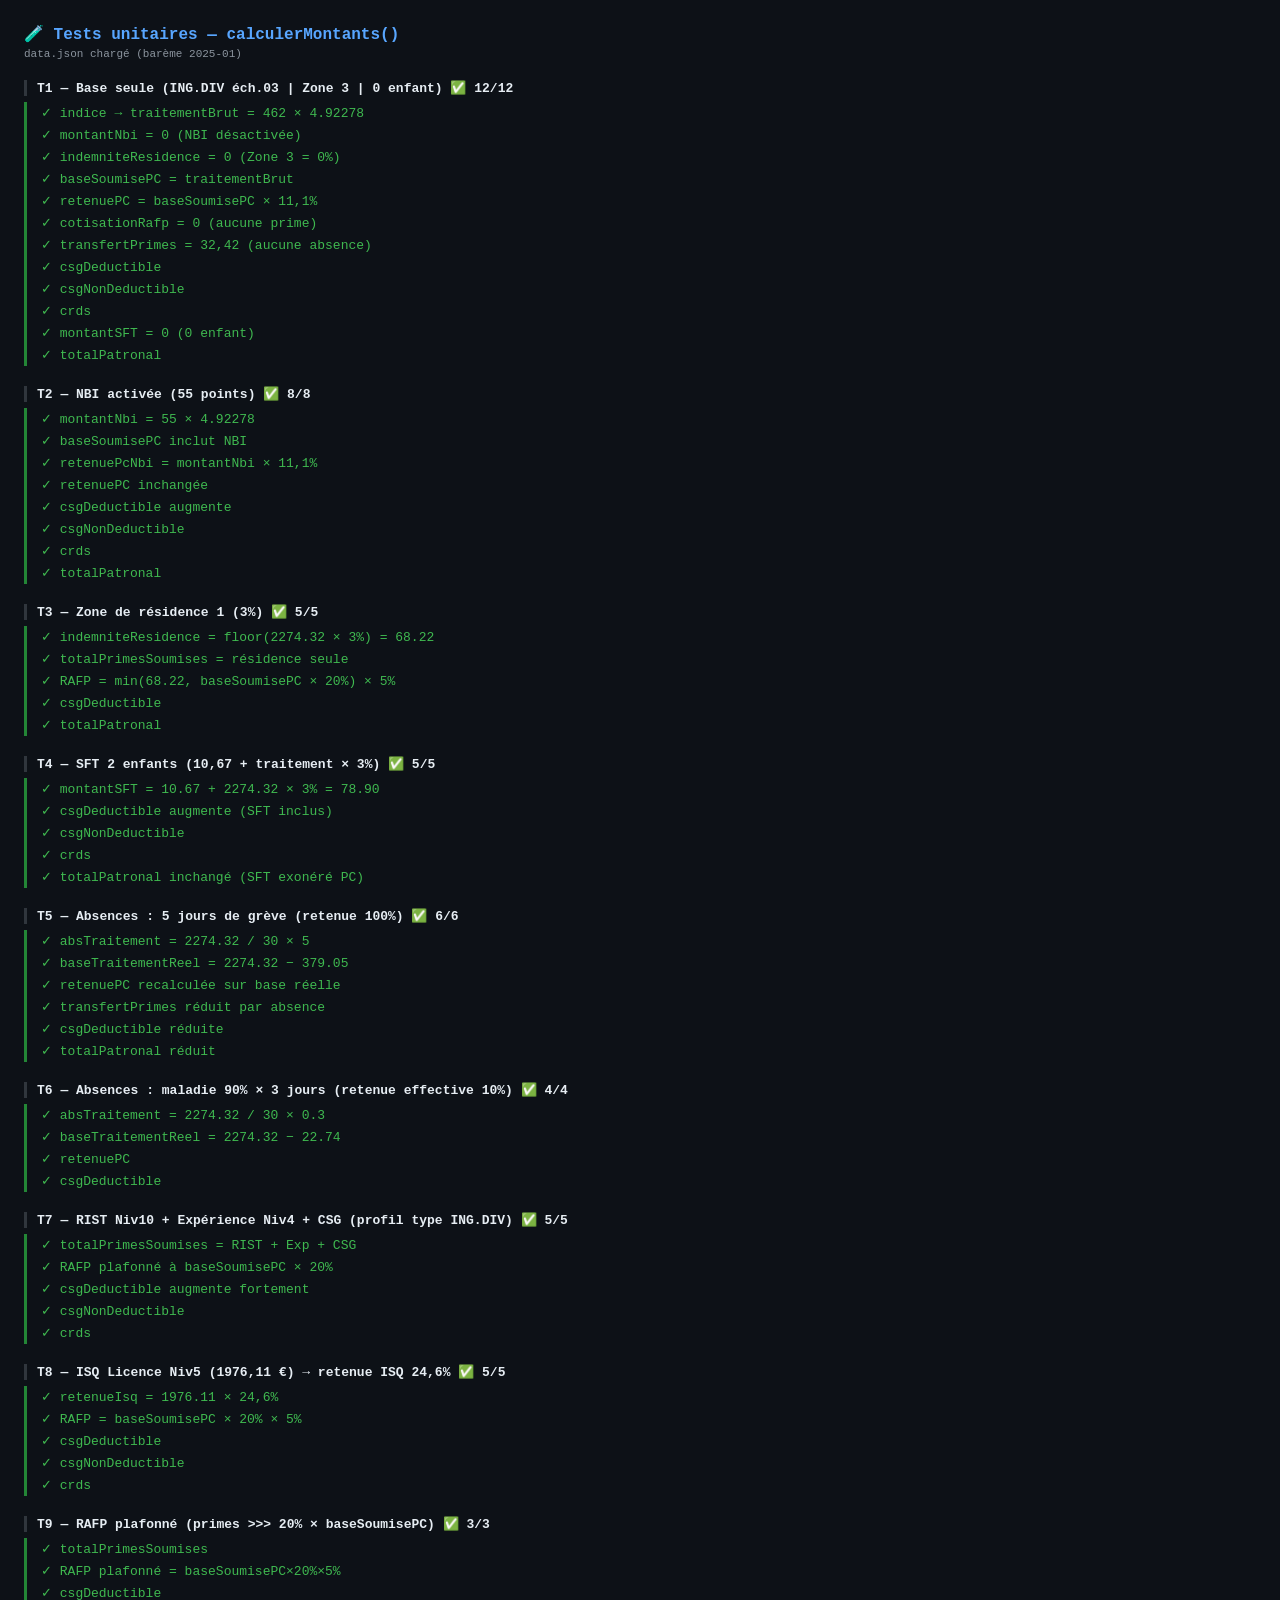
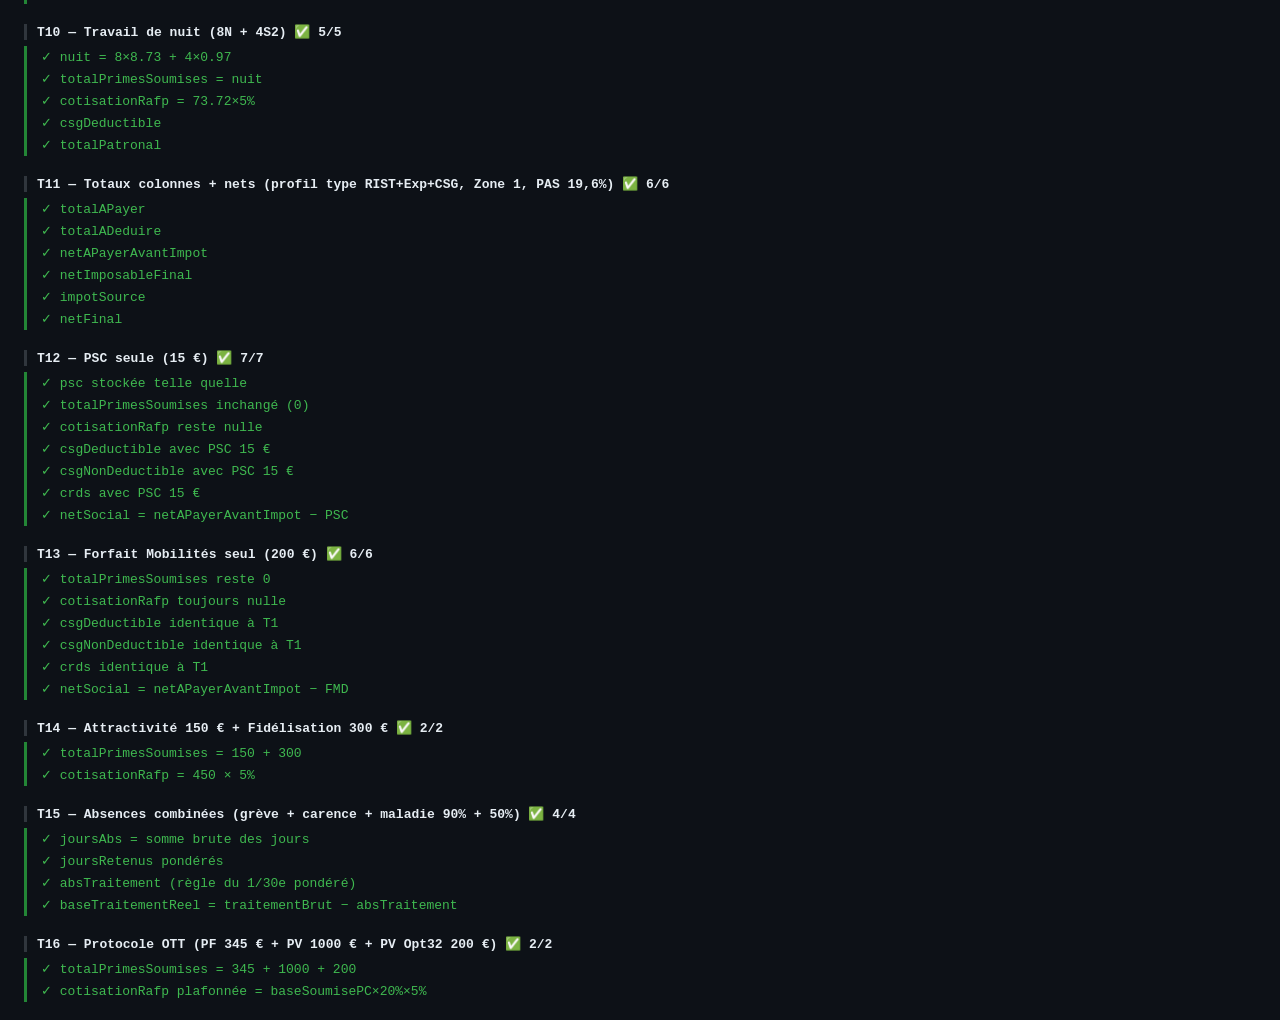
==== tests.html @ e11b17ce "fix" ====
<!doctype html>
<html lang="fr">
  <head>
    <meta charset="UTF-8" />
    <title>Tests — calculerMontants()</title>
    <style>
      * {
        box-sizing: border-box;
        margin: 0;
        padding: 0;
      }
      body {
        font-family: monospace;
        font-size: 13px;
        background: #0d1117;
        color: #c9d1d9;
        padding: 24px;
      }
      h1 {
        color: #58a6ff;
        margin-bottom: 4px;
        font-size: 16px;
      }
      .meta {
        color: #8b949e;
        margin-bottom: 20px;
        font-size: 11px;
      }
      .suite {
        margin-bottom: 20px;
      }
      .suite-title {
        color: #e6edf3;
        font-size: 13px;
        font-weight: bold;
        border-left: 3px solid #30363d;
        padding-left: 10px;
        margin-bottom: 6px;
      }
      .line {
        padding: 3px 0 3px 14px;
        border-left: 3px solid transparent;
      }
      .pass {
        border-color: #238636;
        color: #3fb950;
      }
      .fail {
        border-color: #da3633;
        color: #f85149;
      }
      .fail .detail {
        color: #8b949e;
        font-size: 11px;
        margin-left: 16px;
      }
      .summary {
        margin-top: 24px;
        padding: 12px 16px;
        border-radius: 6px;
        font-size: 14px;
        font-weight: bold;
      }
      .summary.all-pass {
        background: #0f2d1a;
        color: #3fb950;
        border: 1px solid #238636;
      }
      .summary.has-fail {
        background: #2d0f0f;
        color: #f85149;
        border: 1px solid #da3633;
      }
    </style>
  </head>
  <body>
    <h1>🧪 Tests unitaires — calculerMontants()</h1>
    <p class="meta">Chargement de engine.js + data.json…</p>
    <div id="output"></div>

    <!-- engine.js en dernier pour récupérer les globaux après son chargement -->
    <script src="engine.js"></script>
    <script>
      // ─────────────────────────────────────────────────────────────────────────
      // On court-circuite window.onload défini par engine.js.
      // On charge data.json manuellement, puis on lance les tests.
      // ─────────────────────────────────────────────────────────────────────────
      window.onload = async () => {
        const meta = document.querySelector(".meta");

        try {
          const resp = await fetch("data.json");
          if (!resp.ok) throw new Error("Impossible de charger data.json");
          baseDonnees = await resp.json(); // injecte dans le global engine.js
          meta.textContent = `data.json chargé (barème ${baseDonnees.meta?.version ?? "?"})`;
        } catch (e) {
          meta.style.color = "#f85149";
          meta.textContent = `❌ ${e.message}`;
          return;
        }

        lancerTests();
      };

      // ─────────────────────────────────────────────────────────────────────────
      // Mini framework de test
      // ─────────────────────────────────────────────────────────────────────────
      let passed = 0,
        failed = 0;
      const suites = [];
      let currentSuite = null;

      function suite(titre, fn) {
        currentSuite = { titre, lignes: [] };
        suites.push(currentSuite);
        fn();
      }

      /**
       * Compare deux nombres après arrondi à 2 décimales pour absorber
       * les dérives floating-point des additions intermédiaires.
       */
      function eq(label, actual, expected) {
        const a = Math.round(actual * 100) / 100;
        const e = Math.round(expected * 100) / 100;
        if (a === e) {
          passed++;
          currentSuite.lignes.push({ ok: true, label });
        } else {
          failed++;
          currentSuite.lignes.push({ ok: false, label, actual: a, expected: e });
        }
      }

      // ─────────────────────────────────────────────────────────────────────────
      // Profil de base réutilisable — ING.DIV échelon 03, Zone 3, 0 enfant
      // ─────────────────────────────────────────────────────────────────────────
      function profil(overrides = {}) {
        return {
          grade: "ING.DIV. CONT.NAV.AE",
          echelon: "03",
          zone: "Zone 3",
          taux_pas: 0.196,
          points_nbi: 0,
          enfants: 0,
          evenements: {
            nuits: 0,
            soirees: 0,
            jours_greve: 0,
            jours_carence: 0,
            jours_maladie_90: 0,
            jours_maladie_50: 0,
            prime_performance: 0,
            ott_pf: 0,
            ott_pv_globale: 0,
            ott_pv_opt32: 0,
          },
          primes: {
            forfait_mobilites: 0,
            rist_fonctions: 0,
            rist_exper_prof: 0,
            rist_lic_isq: 0,
            rist_cplt_lic_isq: 0,
            rist_maj_isq: 0,
            geo_majo: 0,
            geo_majo_code: "",
            attractivite: 0,
            rembt_domicile: 0,
            fidelisation: 0,
            inflation: 0,
            ind_compensatrice_csg: 0,
            psc: 0,
          },
          ...overrides,
        };
      }

      // ─────────────────────────────────────────────────────────────────────────
      // TESTS
      // ─────────────────────────────────────────────────────────────────────────
      function lancerTests() {
        // ── T1 : Traitement de base ─────────────────────────────────────────────
        suite("T1 — Base seule (ING.DIV éch.03 | Zone 3 | 0 enfant)", () => {
          const m = calculerMontants(profil());
          eq("indice → traitementBrut = 462 × 4.92278", m.traitementBrut, 2274.32);
          eq("montantNbi = 0 (NBI désactivée)", m.montantNbi, 0);
          eq("indemniteResidence = 0 (Zone 3 = 0%)", m.indemniteResidence, 0);
          eq("baseSoumisePC = traitementBrut", m.baseSoumisePC, 2274.32);
          eq("retenuePC = baseSoumisePC × 11,1%", m.retenuePC, 252.45);
          eq("cotisationRafp = 0 (aucune prime)", m.cotisationRafp, 0);
          eq("transfertPrimes = 32,42 (aucune absence)", m.transfertPrimes, 32.42);
          eq("csgDeductible", m.csgDeductible, 149.78);
          eq("csgNonDeductible", m.csgNonDeductible, 52.86);
          eq("crds", m.crds, 11.01);
          eq("montantSFT = 0 (0 enfant)", m.montantSFT, 0);
          eq("totalPatronal", m.totalPatronal, 2282.28);
        });

        // ── T2 : NBI activée ───────────────────────────────────────────────────
        suite("T2 — NBI activée (55 points)", () => {
          const m = calculerMontants(profil({ points_nbi: 55 }));
          eq("montantNbi = 55 × 4.92278", m.montantNbi, 270.75);
          eq("baseSoumisePC inclut NBI", m.baseSoumisePC, 2545.07);
          eq("retenuePcNbi = montantNbi × 11,1%", m.retenuePcNbi, 30.05);
          eq("retenuePC inchangée", m.retenuePC, 252.45);
          eq("csgDeductible augmente", m.csgDeductible, 167.87);
          eq("csgNonDeductible", m.csgNonDeductible, 59.25);
          eq("crds", m.crds, 12.34);
          eq("totalPatronal", m.totalPatronal, 2553.97);
        });

        // ── T3 : Zone 1 (3%) ───────────────────────────────────────────────────
        suite("T3 — Zone de résidence 1 (3%)", () => {
          const m = calculerMontants(profil({ zone: "Zone 1" }));
          eq("indemniteResidence = floor(2274.32 × 3%) = 68.22", m.indemniteResidence, 68.22);
          eq("totalPrimesSoumises = résidence seule", m.totalPrimesSoumises, 68.22);
          eq("RAFP = min(68.22, baseSoumisePC × 20%) × 5%", m.cotisationRafp, 3.41);
          eq("csgDeductible", m.csgDeductible, 154.34);
          eq("totalPatronal", m.totalPatronal, 2285.69);
        });

        // ── T4 : SFT 2 enfants ─────────────────────────────────────────────────
        suite("T4 — SFT 2 enfants (10,67 + traitement × 3%)", () => {
          const m = calculerMontants(profil({ enfants: 2 }));
          eq("montantSFT = 10.67 + 2274.32 × 3% = 78.90", m.montantSFT, 78.9);
          eq("csgDeductible augmente (SFT inclus)", m.csgDeductible, 155.05);
          eq("csgNonDeductible", m.csgNonDeductible, 54.72);
          eq("crds", m.crds, 11.4);
          eq("totalPatronal inchangé (SFT exonéré PC)", m.totalPatronal, 2282.28);
        });

        // ── T5 : 5 jours de grève ─────────────────────────────────────────────
        suite("T5 — Absences : 5 jours de grève (retenue 100%)", () => {
          const m = calculerMontants(
            profil({
              evenements: {
                nuits: 0,
                soirees: 0,
                jours_greve: 5,
                jours_carence: 0,
                jours_maladie_90: 0,
                jours_maladie_50: 0,
                prime_performance: 0,
                ott_pf: 0,
                ott_pv_globale: 0,
                ott_pv_opt32: 0,
              },
            }),
          );
          eq("absTraitement = 2274.32 / 30 × 5", m.absTraitement, 379.05);
          eq("baseTraitementReel = 2274.32 − 379.05", m.baseTraitementReel, 1895.27);
          eq("retenuePC recalculée sur base réelle", m.retenuePC, 210.37);
          eq("transfertPrimes réduit par absence", m.transfertPrimes, 27.02);
          eq("csgDeductible réduite", m.csgDeductible, 124.82);
          eq("totalPatronal réduit", m.totalPatronal, 1901.91);
        });

        // ── T6 : Maladie 90% ──────────────────────────────────────────────────
        suite("T6 — Absences : maladie 90% × 3 jours (retenue effective 10%)", () => {
          const m = calculerMontants(
            profil({
              evenements: {
                nuits: 0,
                soirees: 0,
                jours_greve: 0,
                jours_carence: 0,
                jours_maladie_90: 3,
                jours_maladie_50: 0,
                prime_performance: 0,
                ott_pf: 0,
                ott_pv_globale: 0,
                ott_pv_opt32: 0,
              },
            }),
          );
          // joursRetenus = 3 × 0.1 = 0.3
          // absTraitement = arrondir(2274.32/30 × 0.3) = arrondir(22.7432) = 22.74
          eq("absTraitement = 2274.32 / 30 × 0.3", m.absTraitement, 22.74);
          eq("baseTraitementReel = 2274.32 − 22.74", m.baseTraitementReel, 2251.58);
          eq("retenuePC", m.retenuePC, 249.93);
          eq("csgDeductible", m.csgDeductible, 148.28);
        });

        // ── T7 : RIST Fonctions + Expérience + CSG ────────────────────────────
        suite("T7 — RIST Niv10 + Expérience Niv4 + CSG (profil type ING.DIV)", () => {
          const m = calculerMontants(
            profil({
              primes: {
                forfait_mobilites: 0,
                rist_fonctions: 1591.62,
                rist_exper_prof: 454.72,
                rist_lic_isq: 0,
                rist_cplt_lic_isq: 0,
                rist_maj_isq: 0,
                attractivite: 0,
                fidelisation: 0,
                inflation: 0,
                ind_compensatrice_csg: 115.18,
                psc: 0,
              },
            }),
          );
          eq("totalPrimesSoumises = RIST + Exp + CSG", m.totalPrimesSoumises, 2161.52);
          eq("RAFP plafonné à baseSoumisePC × 20%", m.cotisationRafp, 22.74);
          eq("csgDeductible augmente fortement", m.csgDeductible, 294.19);
          eq("csgNonDeductible", m.csgNonDeductible, 103.83);
          eq("crds", m.crds, 21.63);
        });

        // ── T8 : ISQ Licence → retenue ISQ ────────────────────────────────────
        suite("T8 — ISQ Licence Niv5 (1976,11 €) → retenue ISQ 24,6%", () => {
          const m = calculerMontants(
            profil({
              primes: {
                forfait_mobilites: 0,
                rist_fonctions: 0,
                rist_exper_prof: 0,
                rist_lic_isq: 1976.11,
                rist_cplt_lic_isq: 0,
                rist_maj_isq: 0,
                attractivite: 0,
                fidelisation: 0,
                inflation: 0,
                ind_compensatrice_csg: 0,
                psc: 0,
              },
            }),
          );
          eq("retenueIsq = 1976.11 × 24,6%", m.retenueIsq, 486.12);
          eq("RAFP = baseSoumisePC × 20% × 5%", m.cotisationRafp, 22.74);
          // La retenueIsq déduit la base CSG → csgDeductible plus faible qu'en T7
          eq("csgDeductible", m.csgDeductible, 249.33);
          eq("csgNonDeductible", m.csgNonDeductible, 88.0);
          eq("crds", m.crds, 18.33);
        });

        // ── T9 : RAFP plafonné ────────────────────────────────────────────────
        suite("T9 — RAFP plafonné (primes >>> 20% × baseSoumisePC)", () => {
          // baseSoumisePC = 2274.32 → plafond RAFP = 2274.32 × 20% = 454.86
          // totalPrimesSoumises = 68.22 + 1591.62 + 454.72 + 115.18 + 520 + 300 = 3049.74
          // baseRafp = min(3049.74, 454.86) → cotisationRafp = 454.86 × 5% = 22.74
          const m = calculerMontants(
            profil({
              zone: "Zone 1",
              primes: {
                forfait_mobilites: 0,
                rist_fonctions: 1591.62,
                rist_exper_prof: 454.72,
                rist_lic_isq: 0,
                rist_cplt_lic_isq: 0,
                rist_maj_isq: 0,
                attractivite: 520,
                fidelisation: 300,
                inflation: 0,
                ind_compensatrice_csg: 115.18,
                psc: 0,
              },
            }),
          );
          eq("totalPrimesSoumises", m.totalPrimesSoumises, 3049.74);
          eq("RAFP plafonné = baseSoumisePC×20%×5%", m.cotisationRafp, 22.74);
          eq("csgDeductible", m.csgDeductible, 353.53);
        });

        // ── T10 : Nuits et soirées ────────────────────────────────────────────
        suite("T10 — Travail de nuit (8N + 4S2)", () => {
          const m = calculerMontants(
            profil({
              evenements: {
                nuits: 8,
                soirees: 4,
                jours_greve: 0,
                jours_carence: 0,
                jours_maladie_90: 0,
                jours_maladie_50: 0,
                prime_performance: 0,
                ott_pf: 0,
                ott_pv_globale: 0,
                ott_pv_opt32: 0,
              },
            }),
          );
          // nuit = arrondir(8.73 × 8 + 0.97 × 4) = arrondir(69.84 + 3.88) = 73.72
          eq("nuit = 8×8.73 + 4×0.97", m.nuit, 73.72);
          eq("totalPrimesSoumises = nuit", m.totalPrimesSoumises, 73.72);
          eq("cotisationRafp = 73.72×5%", m.cotisationRafp, 3.69);
          eq("csgDeductible", m.csgDeductible, 154.71);
          eq("totalPatronal", m.totalPatronal, 2285.97);
        });

        // ── T11 : Totaux et nets ──────────────────────────────────────────────────────
        suite("T11 — Totaux colonnes + nets (profil type RIST+Exp+CSG, Zone 1, PAS 19,6%)", () => {
          const m = calculerMontants({
            grade: "ING.DIV. CONT.NAV.AE",
            echelon: "03",
            zone: "Zone 1",
            taux_pas: 0.196,
            points_nbi: 0,
            enfants: 0,
            evenements: {
              nuits: 0,
              soirees: 0,
              jours_greve: 0,
              jours_carence: 0,
              jours_maladie_90: 0,
              jours_maladie_50: 0,
              prime_performance: 0,
              ott_pf: 0,
              ott_pv_globale: 0,
              ott_pv_opt32: 0,
            },
            primes: {
              forfait_mobilites: 0,
              rist_fonctions: 1591.62,
              rist_exper_prof: 454.72,
              rist_lic_isq: 0,
              rist_cplt_lic_isq: 0,
              rist_maj_isq: 0,
              attractivite: 0,
              fidelisation: 0,
              inflation: 0,
              ind_compensatrice_csg: 115.18,
              psc: 0,
            },
          });
          eq("totalAPayer", m.totalAPayer, 4504.06); // ← inchangé, était juste
          eq("totalADeduire", m.totalADeduire, 733.77); // ← corrigé (était 727.26)
          eq("netAPayerAvantImpot", m.netAPayerAvantImpot, 3770.29); // ← corrigé (était 3776.80)
          eq("netImposableFinal", m.netImposableFinal, 3897.7); // ← corrigé (était 3902.26)
          eq("impotSource", m.impotSource, 763.95); // ← corrigé (était 764.84)
          eq("netFinal", m.netFinal, 3006.34); // ← corrigé (était 3011.96)
        });

        // ── T12 : PSC seule ───────────────────────────────────────────────────────────
        suite("T12 — PSC seule (15 €)", () => {
          const m = calculerMontants(
            profil({
              primes: {
                forfait_mobilites: 0,
                rist_fonctions: 0,
                rist_exper_prof: 0,
                rist_lic_isq: 0,
                rist_cplt_lic_isq: 0,
                rist_maj_isq: 0,
                attractivite: 0,
                fidelisation: 0,
                inflation: 0,
                ind_compensatrice_csg: 0,
                psc: 15,
              },
            }),
          );
          // La PSC n'alimente pas les primes soumises à cotisations ni le RAFP
          eq("psc stockée telle quelle", m.psc, 15);
          eq("totalPrimesSoumises inchangé (0)", m.totalPrimesSoumises, 0);
          eq("cotisationRafp reste nulle", m.cotisationRafp, 0);
          // La PSC est incluse dans la base CSG/CRDS
          eq("csgDeductible avec PSC 15 €", m.csgDeductible, 150.80);
          eq("csgNonDeductible avec PSC 15 €", m.csgNonDeductible, 53.22);
          eq("crds avec PSC 15 €", m.crds, 11.09);
          // Et le Net social est diminué du montant PSC
          eq("netSocial = netAPayerAvantImpot − PSC", m.netSocial, m.netAPayerAvantImpot - 15);
        });

        // ── T13 : Forfait Mobilités seul ──────────────────────────────────────────────
        suite("T13 — Forfait Mobilités seul (200 €)", () => {
          const m = calculerMontants(
            profil({
              primes: {
                forfait_mobilites: 200,
                rist_fonctions: 0,
                rist_exper_prof: 0,
                rist_lic_isq: 0,
                rist_cplt_lic_isq: 0,
                rist_maj_isq: 0,
                attractivite: 0,
                fidelisation: 0,
                inflation: 0,
                ind_compensatrice_csg: 0,
                psc: 0,
              },
            }),
          );
          // Le FMD ne compte pas dans les primes soumises à cotisations ni dans la base CSG
          eq("totalPrimesSoumises reste 0", m.totalPrimesSoumises, 0);
          eq("cotisationRafp toujours nulle", m.cotisationRafp, 0);
          eq("csgDeductible identique à T1", m.csgDeductible, 149.78);
          eq("csgNonDeductible identique à T1", m.csgNonDeductible, 52.86);
          eq("crds identique à T1", m.crds, 11.01);
          // Le Net social exclut le FMD
          eq("netSocial = netAPayerAvantImpot − FMD", m.netSocial, m.netAPayerAvantImpot - 200);
        });

        // ── T14 : Attractivité + Fidélisation ────────────────────────────────────────
        suite("T14 — Attractivité 150 € + Fidélisation 300 €", () => {
          const m = calculerMontants(
            profil({
              primes: {
                forfait_mobilites: 0,
                rist_fonctions: 0,
                rist_exper_prof: 0,
                rist_lic_isq: 0,
                rist_cplt_lic_isq: 0,
                rist_maj_isq: 0,
                attractivite: 150,
                fidelisation: 300,
                inflation: 0,
                ind_compensatrice_csg: 0,
                psc: 0,
              },
            }),
          );
          // Ces deux primes sont intégralement soumises à cotisations et RAFP
          eq("totalPrimesSoumises = 150 + 300", m.totalPrimesSoumises, 450);
          // Plafond RAFP : baseSoumisePC × 20% = 2274.32 × 0.2 = 454.864 > 450 → pas de plafonnement
          eq("cotisationRafp = 450 × 5%", m.cotisationRafp, 22.5);
        });

        // ── T15 : Absences combinées ────────────────────────────────────────────────
        suite("T15 — Absences combinées (grève + carence + maladie 90% + 50%)", () => {
          const m = calculerMontants(
            profil({
              evenements: {
                nuits: 0,
                soirees: 0,
                jours_greve: 2,
                jours_carence: 1,
                jours_maladie_90: 3,
                jours_maladie_50: 4,
                prime_performance: 0,
                ott_pf: 0,
                ott_pv_globale: 0,
                ott_pv_opt32: 0,
              },
            }),
          );
          // joursAbs = 2 + 1 + 3 + 4 = 10
          eq("joursAbs = somme brute des jours", m.joursAbs, 10);
          // joursRetenus = grève(100%) + carence(100%) + 0.1×maladie90 + 0.5×maladie50 = 2 + 1 + 0.3 + 2 = 5.3
          eq("joursRetenus pondérés", m.joursRetenus, 5.3);
          // absTraitement = arrondir(2274.32 / 30 × 5.3)
          eq("absTraitement (règle du 1/30e pondéré)", m.absTraitement, 401.8);
          eq("baseTraitementReel = traitementBrut − absTraitement", m.baseTraitementReel, m.traitementBrut - 401.8);
        });

        // ── T16 : Protocole OTT (PF + PV) ───────────────────────────────────────────
        suite("T16 — Protocole OTT (PF 345 € + PV 1000 € + PV Opt32 200 €)", () => {
          const m = calculerMontants(
            profil({
              evenements: {
                nuits: 0,
                soirees: 0,
                jours_greve: 0,
                jours_carence: 0,
                jours_maladie_90: 0,
                jours_maladie_50: 0,
                prime_performance: 0,
                ott_pf: 345,
                ott_pv_globale: 1000,
                ott_pv_opt32: 200,
              },
            }),
          );
          // Les trois composantes OTT alimentent les primes soumises à RAFP
          eq("totalPrimesSoumises = 345 + 1000 + 200", m.totalPrimesSoumises, 1545);
          // Plafond RAFP : baseSoumisePC × 20% = 454.864 < 1545 → plafonné
          eq("cotisationRafp plafonnée = baseSoumisePC×20%×5%", m.cotisationRafp, 22.74);
        });

        // ── Rendu ─────────────────────────────────────────────────────────────
        afficherResultats();
      }

      function afficherResultats() {
        const out = document.getElementById("output");
        out.innerHTML = "";

        for (const s of suites) {
          const div = document.createElement("div");
          div.className = "suite";

          const titre = document.createElement("div");
          titre.className = "suite-title";
          const nbOk = s.lignes.filter((l) => l.ok).length;
          const nbFail = s.lignes.filter((l) => !l.ok).length;
          const badge = nbFail === 0 ? `✅ ${nbOk}/${s.lignes.length}` : `❌ ${nbFail} échec(s)`;
          titre.textContent = `${s.titre}   ${badge}`;
          div.appendChild(titre);

          for (const l of s.lignes) {
            const line = document.createElement("div");
            line.className = `line ${l.ok ? "pass" : "fail"}`;
            if (l.ok) {
              line.textContent = `✓  ${l.label}`;
            } else {
              line.innerHTML = `✗  ${l.label}` + `<div class="detail">obtenu : ${l.actual}  ·  attendu : ${l.expected}</div>`;
            }
            div.appendChild(line);
          }

          out.appendChild(div);
        }

        const summary = document.createElement("div");
        summary.className = `summary ${failed === 0 ? "all-pass" : "has-fail"}`;
        summary.textContent = failed === 0 ? `✅  ${passed} assertions passées — aucun échec` : `❌  ${failed} échec(s) sur ${passed + failed} assertions`;
        out.appendChild(summary);
      }
    </script>
  </body>
</html>
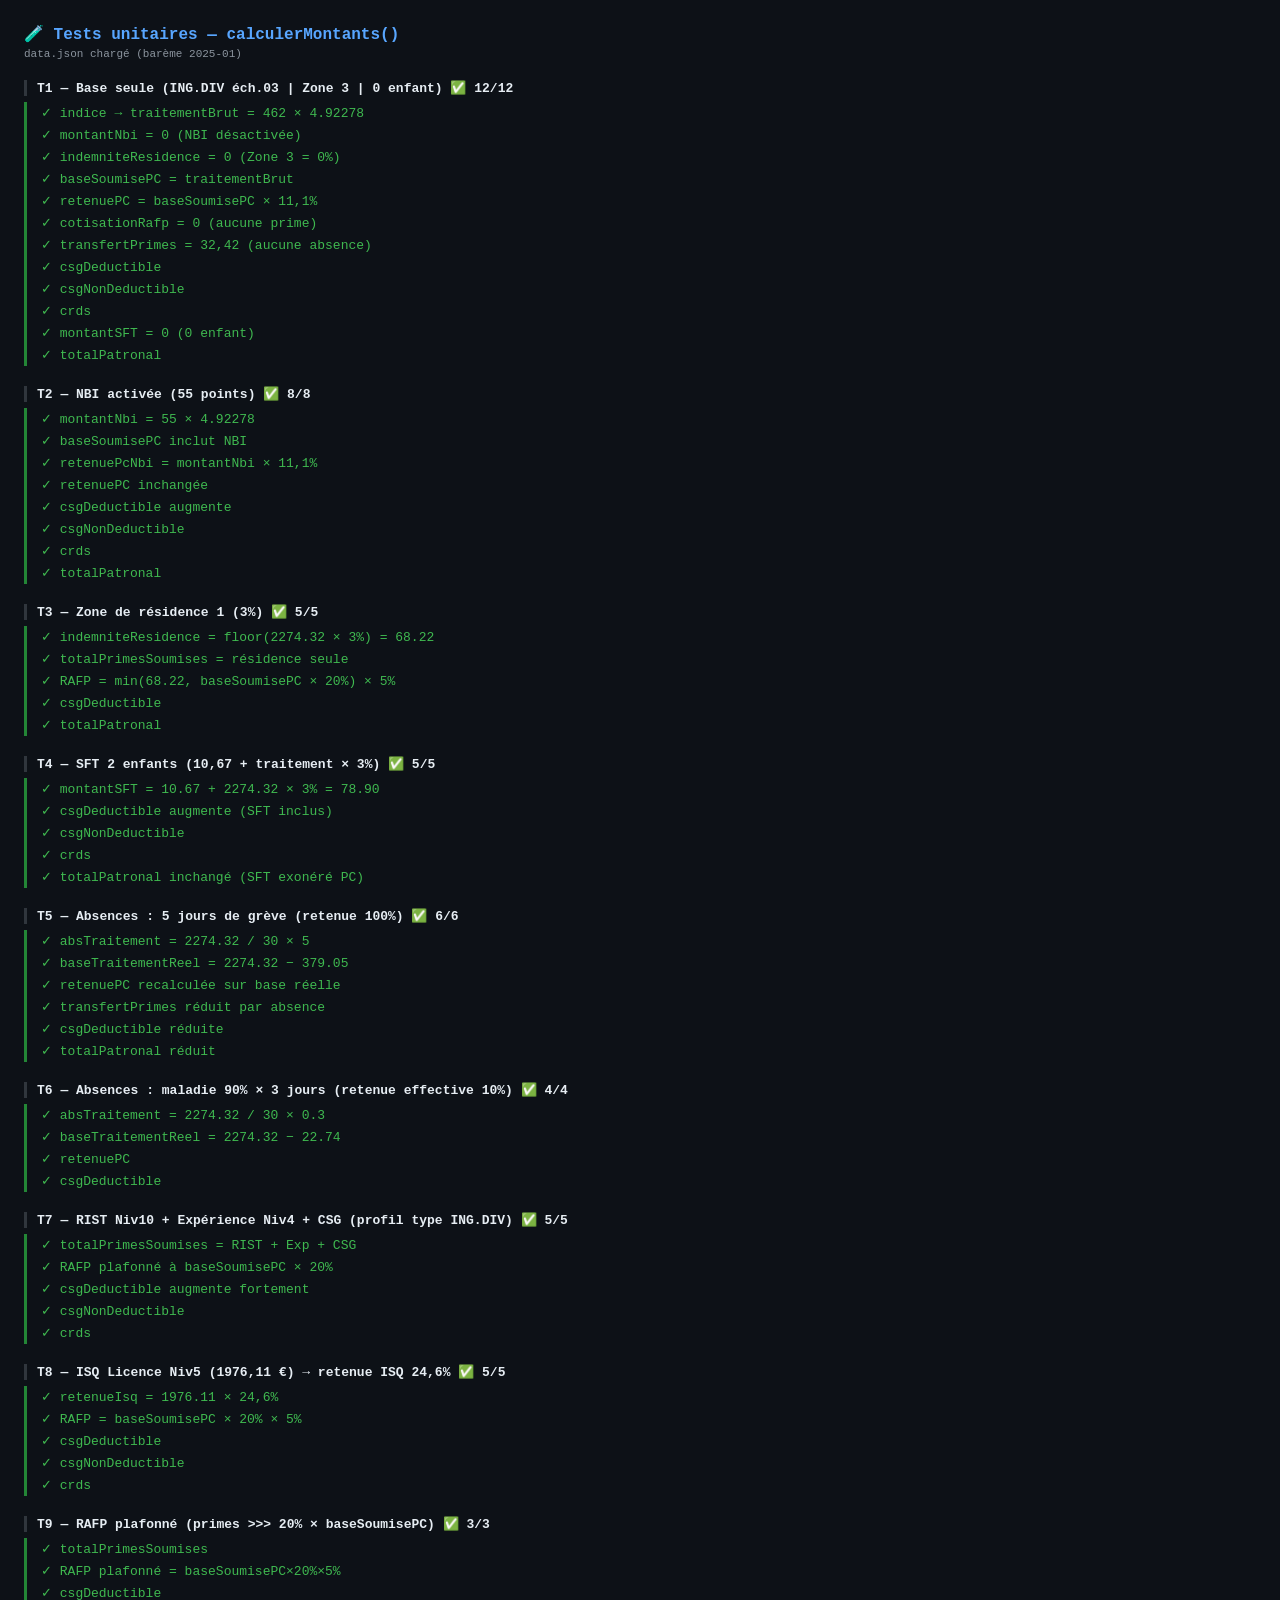
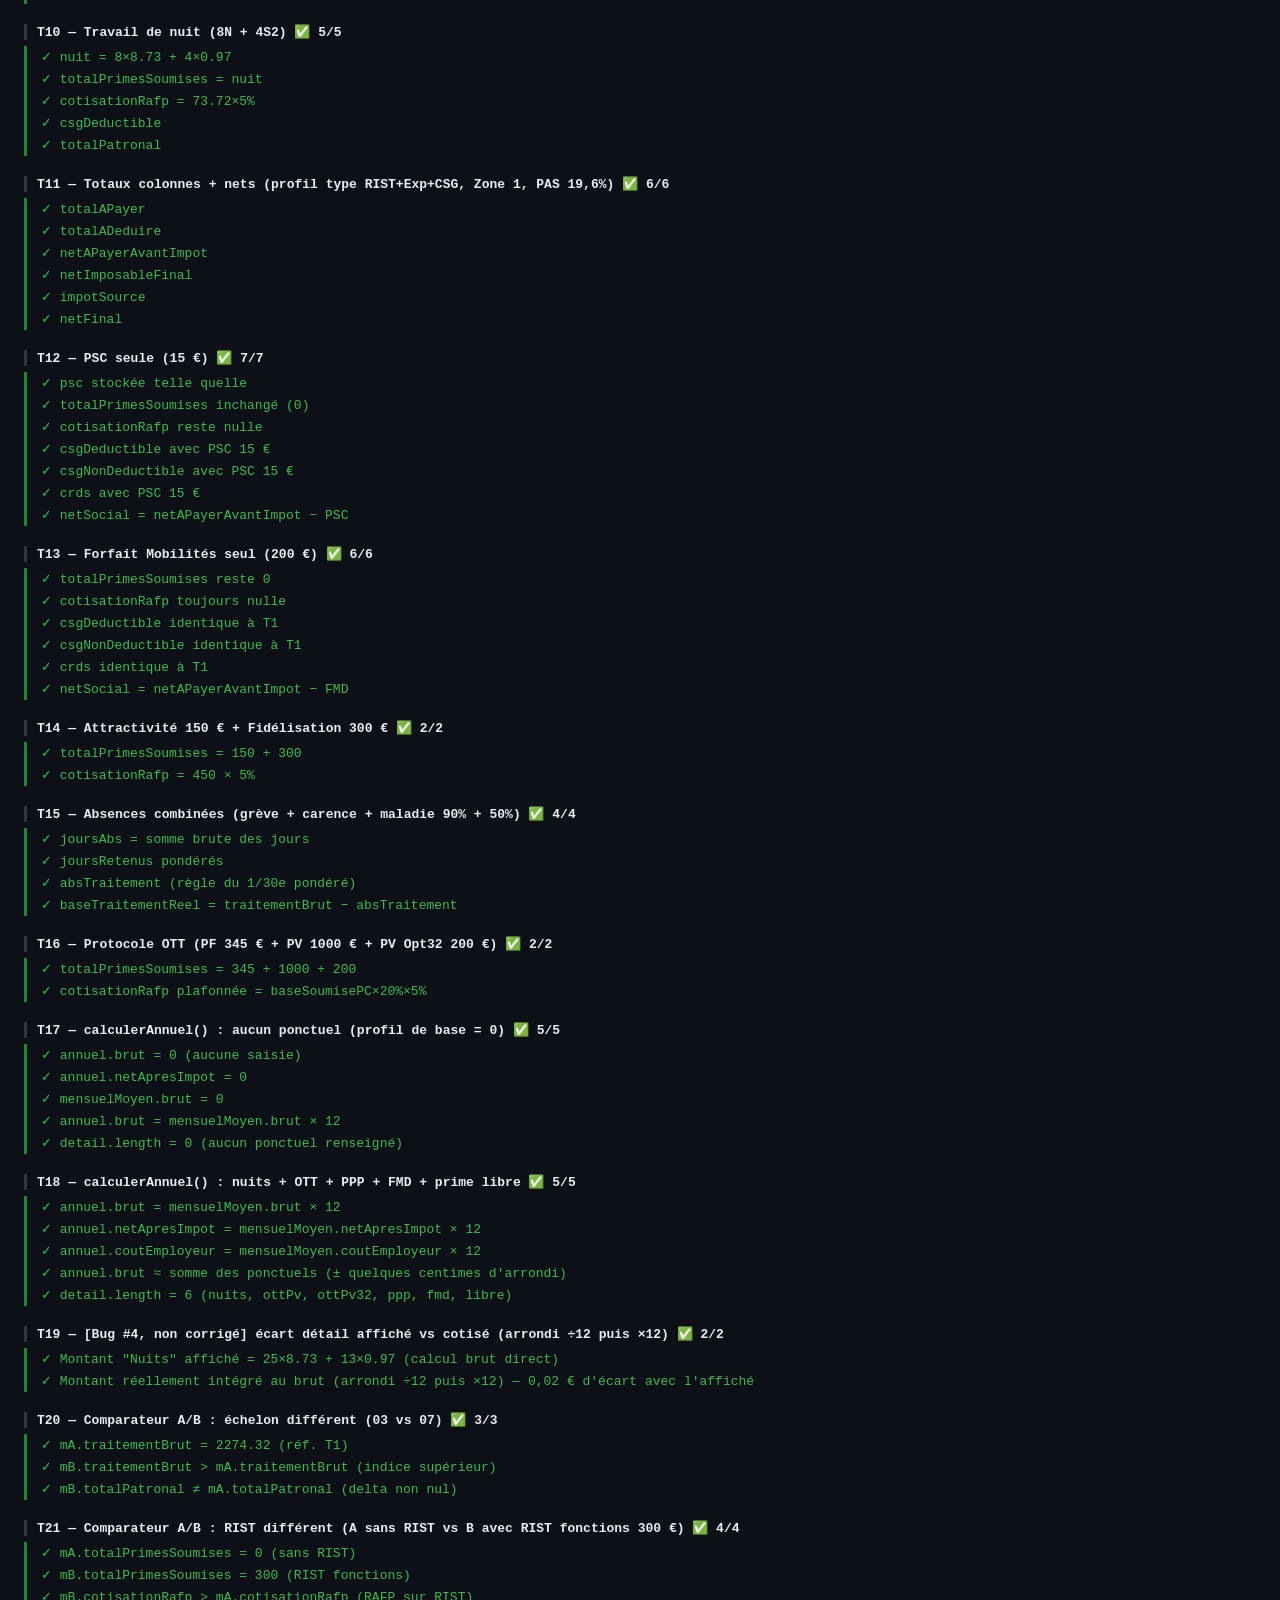
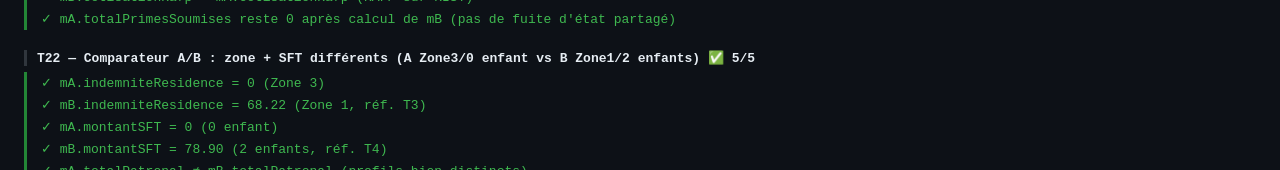
==== commit af7976a4: "nettoyage" ====
--- a/tests.html
+++ b/tests.html
@@ -129,6 +129,21 @@
         } else {
           failed++;
           currentSuite.lignes.push({ ok: false, label, actual: a, expected: e });
+        }
+      }
+
+      /**
+       * Vérifie qu'une valeur se situe dans un intervalle [min, max] — utile pour
+       * contrôler un ordre de grandeur sans dépendre d'un arrondi exact.
+       */
+      function dansIntervalle(label, actual, min, max) {
+        const a = Math.round(actual * 100) / 100;
+        if (a >= min && a <= max) {
+          passed++;
+          currentSuite.lignes.push({ ok: true, label });
+        } else {
+          failed++;
+          currentSuite.lignes.push({ ok: false, label, actual: a, expected: `[${min}, ${max}]` });
         }
       }
 
@@ -567,6 +582,86 @@
           eq("cotisationRafp plafonnée = baseSoumisePC×20%×5%", m.cotisationRafp, 22.74);
         });
 
+        // ── T17 : calculerAnnuel() — cas vide ───────────────────────────────────
+        suite("T17 — calculerAnnuel() : aucun ponctuel (profil de base = 0)", () => {
+          const { annuel, mensuelMoyen, detail } = calculerAnnuel({
+            nuitsAnnuelles: 0, soireesAnnuelles: 0,
+            ottPv: 0, ottPv32: 0, ppp: 0, fmd: 0, libres: [],
+          });
+          eq("annuel.brut = 0 (aucune saisie)", annuel.brut, 0);
+          eq("annuel.netApresImpot = 0", annuel.netApresImpot, 0);
+          eq("mensuelMoyen.brut = 0", mensuelMoyen.brut, 0);
+          eq("annuel.brut = mensuelMoyen.brut × 12", annuel.brut, mensuelMoyen.brut * 12);
+          eq("detail.length = 0 (aucun ponctuel renseigné)", detail.length, 0);
+        });
+
+        // ── T18 : calculerAnnuel() — cas complet ────────────────────────────────
+        suite("T18 — calculerAnnuel() : nuits + OTT + PPP + FMD + prime libre", () => {
+          const { annuel, mensuelMoyen, detail } = calculerAnnuel({
+            nuitsAnnuelles: 24, soireesAnnuelles: 12,
+            ottPv: 3600, ottPv32: 600, ppp: 1200, fmd: 240,
+            libres: [{ libelle: "Prime except.", montant: 150 }],
+          });
+          // Cohérence du pipeline : le total annuel doit toujours valoir 12× la moyenne
+          // mensuelle, quel que soit l'arrondi exact appliqué en interne (cf. T19).
+          eq("annuel.brut = mensuelMoyen.brut × 12", annuel.brut, mensuelMoyen.brut * 12);
+          eq("annuel.netApresImpot = mensuelMoyen.netApresImpot × 12", annuel.netApresImpot, mensuelMoyen.netApresImpot * 12);
+          eq("annuel.coutEmployeur = mensuelMoyen.coutEmployeur × 12", annuel.coutEmployeur, mensuelMoyen.coutEmployeur * 12);
+          // Somme brute des ponctuels : 221.16 (nuits+soirées) + 3600 + 600 + 1200 + 150 + 240 = 6011.16
+          dansIntervalle("annuel.brut ≈ somme des ponctuels (± quelques centimes d'arrondi)", annuel.brut, 5900, 6100);
+          eq("detail.length = 6 (nuits, ottPv, ottPv32, ppp, fmd, libre)", detail.length, 6);
+        });
+
+        // ── T19 : [Bug connu #4, non corrigé] écart affiché vs réellement cotisé ─
+        suite("T19 — [Bug #4, non corrigé] écart détail affiché vs cotisé (arrondi ÷12 puis ×12)", () => {
+          // Le "détail" affiché à l'utilisateur (montantNuitsAnnuel) est calculé
+          // directement depuis la saisie brute annuelle, SANS passer par l'arrondi
+          // mensuel ÷12 puis ×12 qu'utilise le calcul réel des cotisations
+          // (profilMoyen, engine.js:4199-4242). Avec des valeurs qui ne tombent pas
+          // rond après division par 12, un écart de quelques centimes apparaît entre
+          // le montant affiché et le montant réellement cotisé. Voir le rapport
+          // d'audit (bug #4) — ne pas "corriger" ce test en alignant les deux valeurs,
+          // il documente un écart réel du moteur, pas un idéal.
+          const { detail } = calculerAnnuel({
+            nuitsAnnuelles: 25, soireesAnnuelles: 13,
+            ottPv: 0, ottPv32: 0, ppp: 0, fmd: 0, libres: [],
+          });
+          const montantAffiche = detail.find((d) => d.libelle.startsWith("Nuits"))?.montant ?? 0;
+          eq('Montant "Nuits" affiché = 25×8.73 + 13×0.97 (calcul brut direct)', montantAffiche, 230.86);
+          const montantReellementCotise = arrondir(arrondir(montantAffiche / 12) * 12);
+          eq("Montant réellement intégré au brut (arrondi ÷12 puis ×12) — 0,02 € d'écart avec l'affiché", montantReellementCotise, 230.88);
+        });
+
+        // ── T20 : Comparateur A/B — échelon différent ───────────────────────────
+        suite("T20 — Comparateur A/B : échelon différent (03 vs 07)", () => {
+          const mA = calculerMontants(profil({ echelon: "03" }));
+          const mB = calculerMontants(profil({ echelon: "07" }));
+          eq("mA.traitementBrut = 2274.32 (réf. T1)", mA.traitementBrut, 2274.32);
+          eq("mB.traitementBrut > mA.traitementBrut (indice supérieur)", mB.traitementBrut > mA.traitementBrut ? 1 : 0, 1);
+          eq("mB.totalPatronal ≠ mA.totalPatronal (delta non nul)", mB.totalPatronal !== mA.totalPatronal ? 1 : 0, 1);
+        });
+
+        // ── T21 : Comparateur A/B — RIST différent ──────────────────────────────
+        suite("T21 — Comparateur A/B : RIST différent (A sans RIST vs B avec RIST fonctions 300 €)", () => {
+          const mA = calculerMontants(profil());
+          const mB = calculerMontants(profil({ primes: { ...profil().primes, rist_fonctions: 300 } }));
+          eq("mA.totalPrimesSoumises = 0 (sans RIST)", mA.totalPrimesSoumises, 0);
+          eq("mB.totalPrimesSoumises = 300 (RIST fonctions)", mB.totalPrimesSoumises, 300);
+          eq("mB.cotisationRafp > mA.cotisationRafp (RAFP sur RIST)", mB.cotisationRafp > mA.cotisationRafp ? 1 : 0, 1);
+          eq("mA.totalPrimesSoumises reste 0 après calcul de mB (pas de fuite d'état partagé)", mA.totalPrimesSoumises, 0);
+        });
+
+        // ── T22 : Comparateur A/B — zone + SFT différents ───────────────────────
+        suite("T22 — Comparateur A/B : zone + SFT différents (A Zone3/0 enfant vs B Zone1/2 enfants)", () => {
+          const mA = calculerMontants(profil({ zone: "Zone 3", enfants: 0 }));
+          const mB = calculerMontants(profil({ zone: "Zone 1", enfants: 2 }));
+          eq("mA.indemniteResidence = 0 (Zone 3)", mA.indemniteResidence, 0);
+          eq("mB.indemniteResidence = 68.22 (Zone 1, réf. T3)", mB.indemniteResidence, 68.22);
+          eq("mA.montantSFT = 0 (0 enfant)", mA.montantSFT, 0);
+          eq("mB.montantSFT = 78.90 (2 enfants, réf. T4)", mB.montantSFT, 78.9);
+          eq("mA.totalPatronal ≠ mB.totalPatronal (profils bien distincts)", mA.totalPatronal !== mB.totalPatronal ? 1 : 0, 1);
+        });
+
         // ── Rendu ─────────────────────────────────────────────────────────────
         afficherResultats();
       }
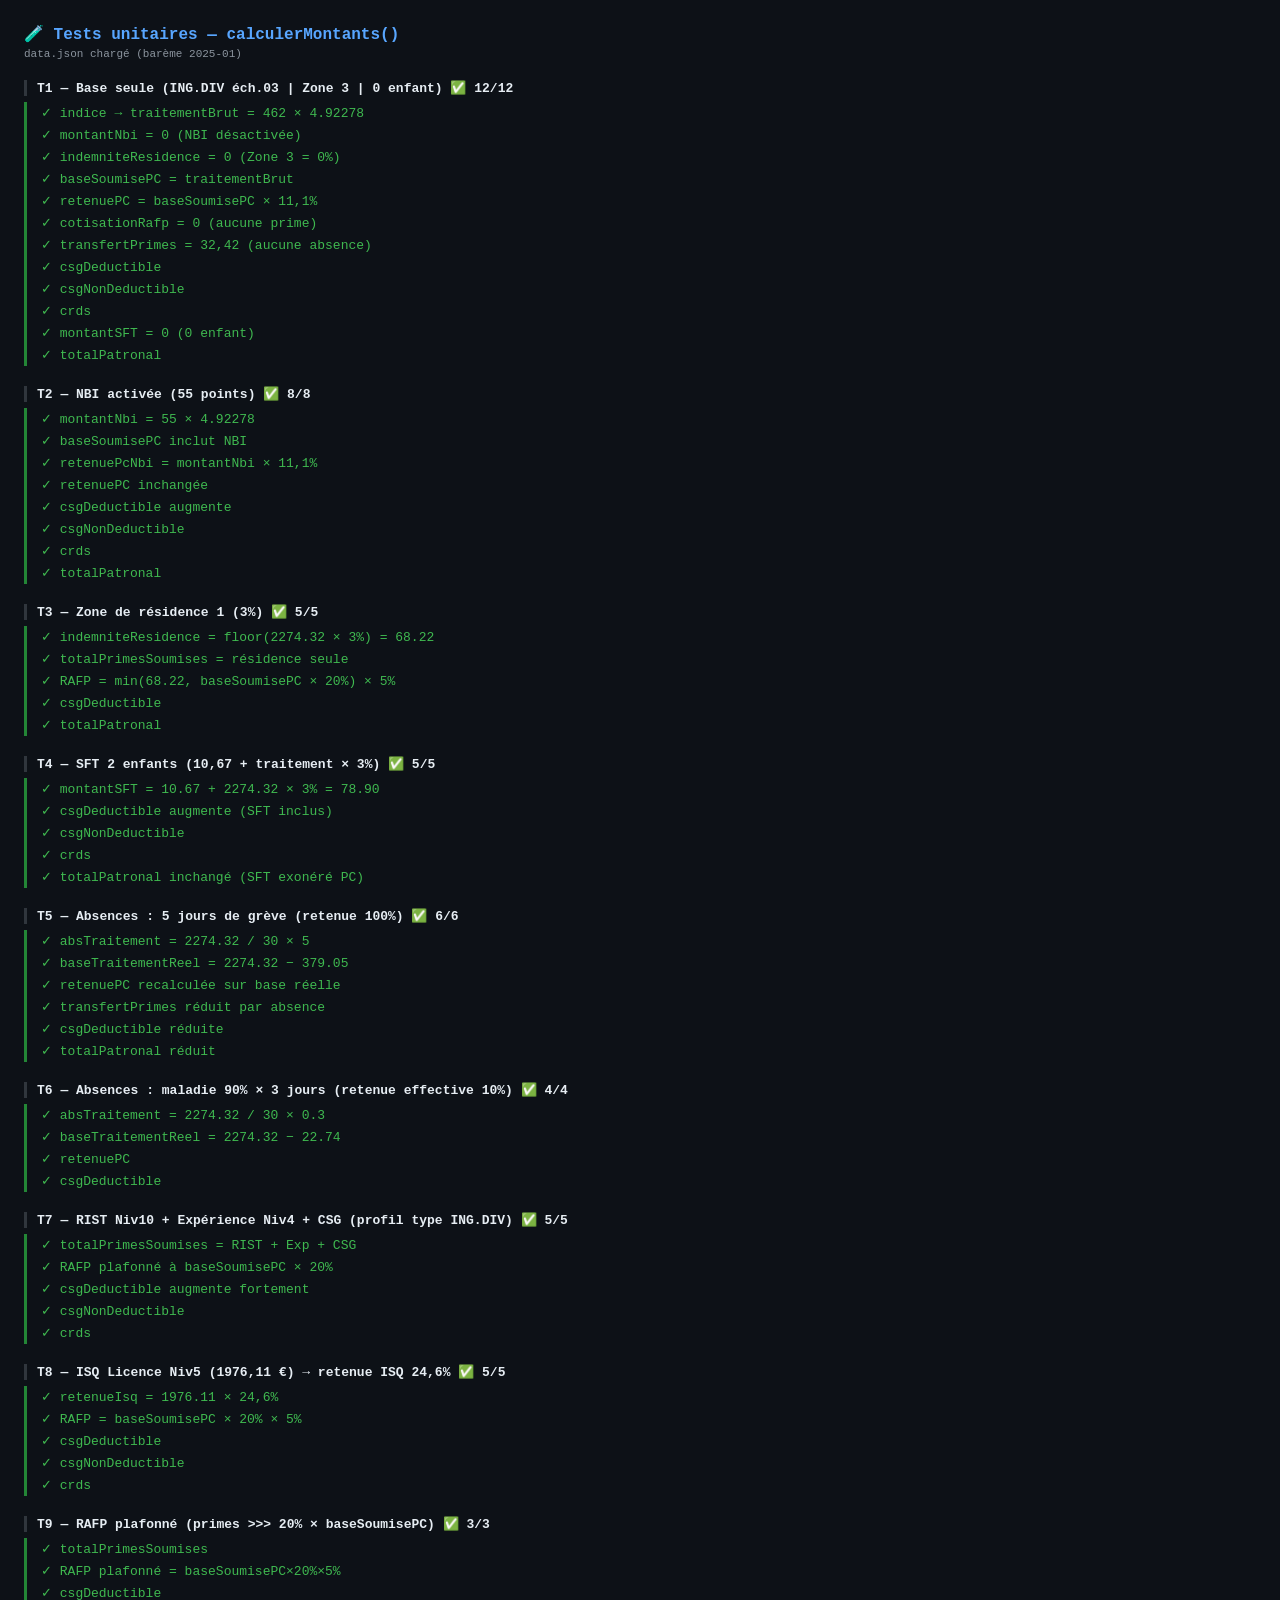
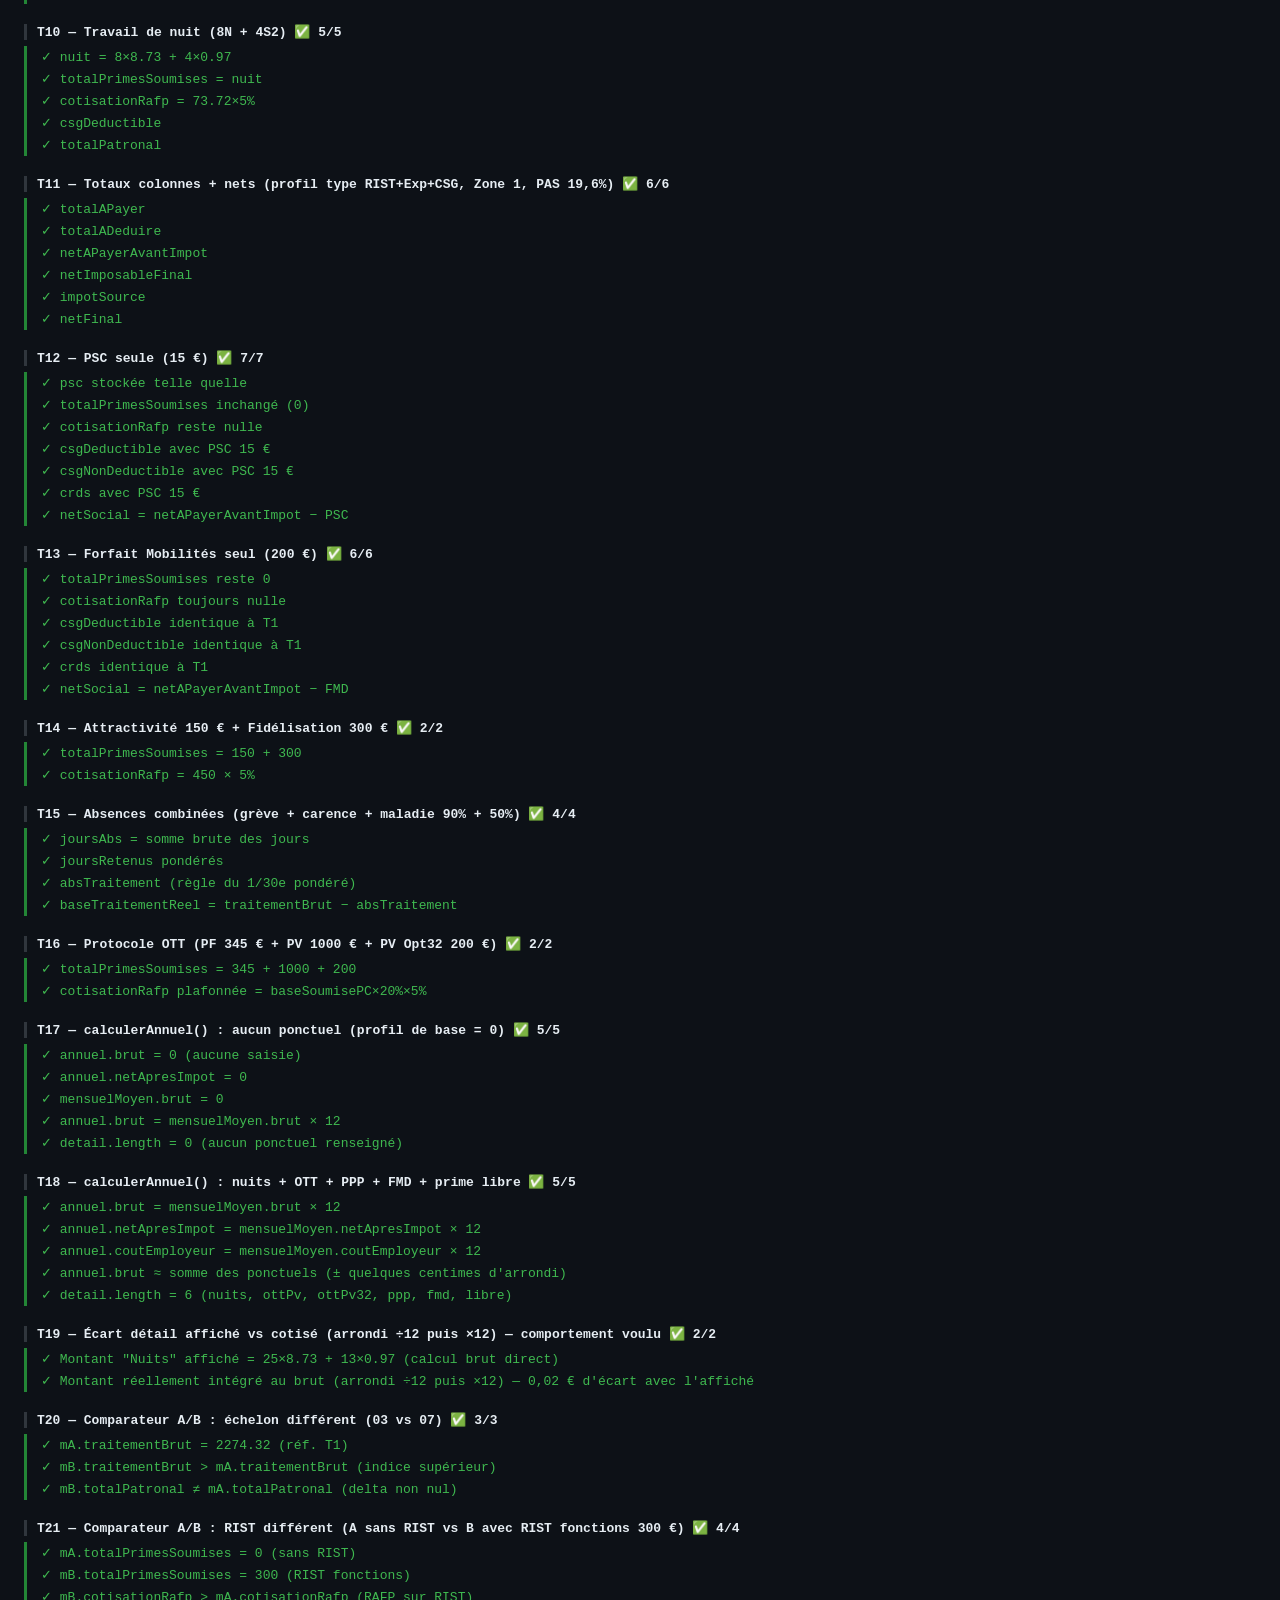
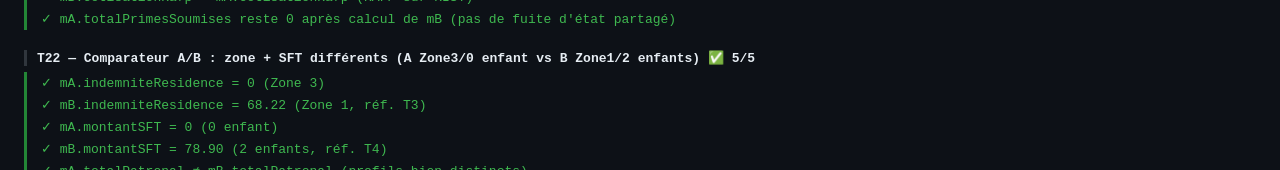
==== commit d0874e1e: "fix" ====
--- a/tests.html
+++ b/tests.html
@@ -612,16 +612,18 @@
           eq("detail.length = 6 (nuits, ottPv, ottPv32, ppp, fmd, libre)", detail.length, 6);
         });
 
-        // ── T19 : [Bug connu #4, non corrigé] écart affiché vs réellement cotisé ─
-        suite("T19 — [Bug #4, non corrigé] écart détail affiché vs cotisé (arrondi ÷12 puis ×12)", () => {
+        // ── T19 : écart (attendu) entre détail affiché et montant réellement cotisé ─
+        suite("T19 — Écart détail affiché vs cotisé (arrondi ÷12 puis ×12) — comportement voulu", () => {
           // Le "détail" affiché à l'utilisateur (montantNuitsAnnuel) est calculé
           // directement depuis la saisie brute annuelle, SANS passer par l'arrondi
           // mensuel ÷12 puis ×12 qu'utilise le calcul réel des cotisations
-          // (profilMoyen, engine.js:4199-4242). Avec des valeurs qui ne tombent pas
+          // (profilMoyen, engine.js:4156-4167). Avec des valeurs qui ne tombent pas
           // rond après division par 12, un écart de quelques centimes apparaît entre
-          // le montant affiché et le montant réellement cotisé. Voir le rapport
-          // d'audit (bug #4) — ne pas "corriger" ce test en alignant les deux valeurs,
-          // il documente un écart réel du moteur, pas un idéal.
+          // le montant affiché et le montant réellement cotisé. Vérifié par rapport
+          // à de vraies valeurs de référence : c'est le calcul mensuel ÷12 puis ×12
+          // qui est correct (12 vrais bulletins mensuels, arrondis au centime) — ne
+          // pas "corriger" ce test en alignant les deux valeurs, il documente un
+          // comportement voulu, pas un défaut.
           const { detail } = calculerAnnuel({
             nuitsAnnuelles: 25, soireesAnnuelles: 13,
             ottPv: 0, ottPv32: 0, ppp: 0, fmd: 0, libres: [],
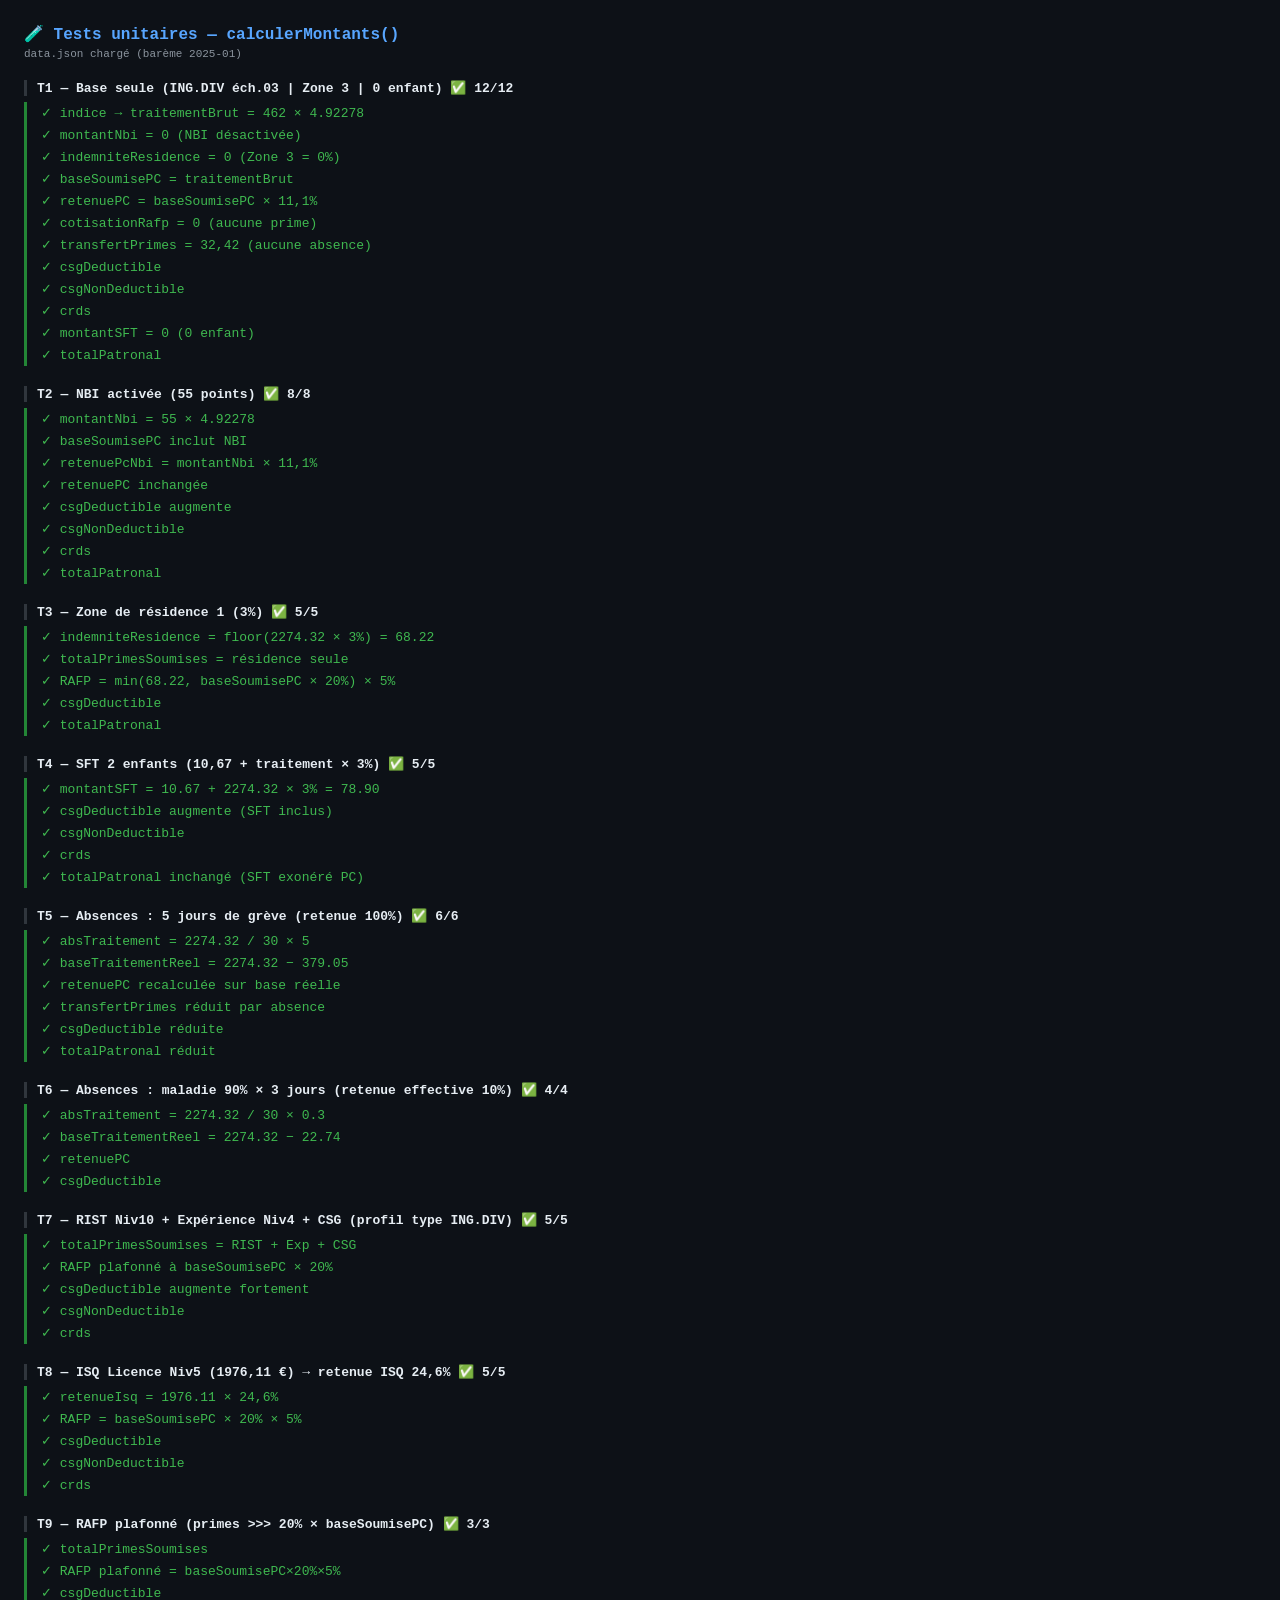
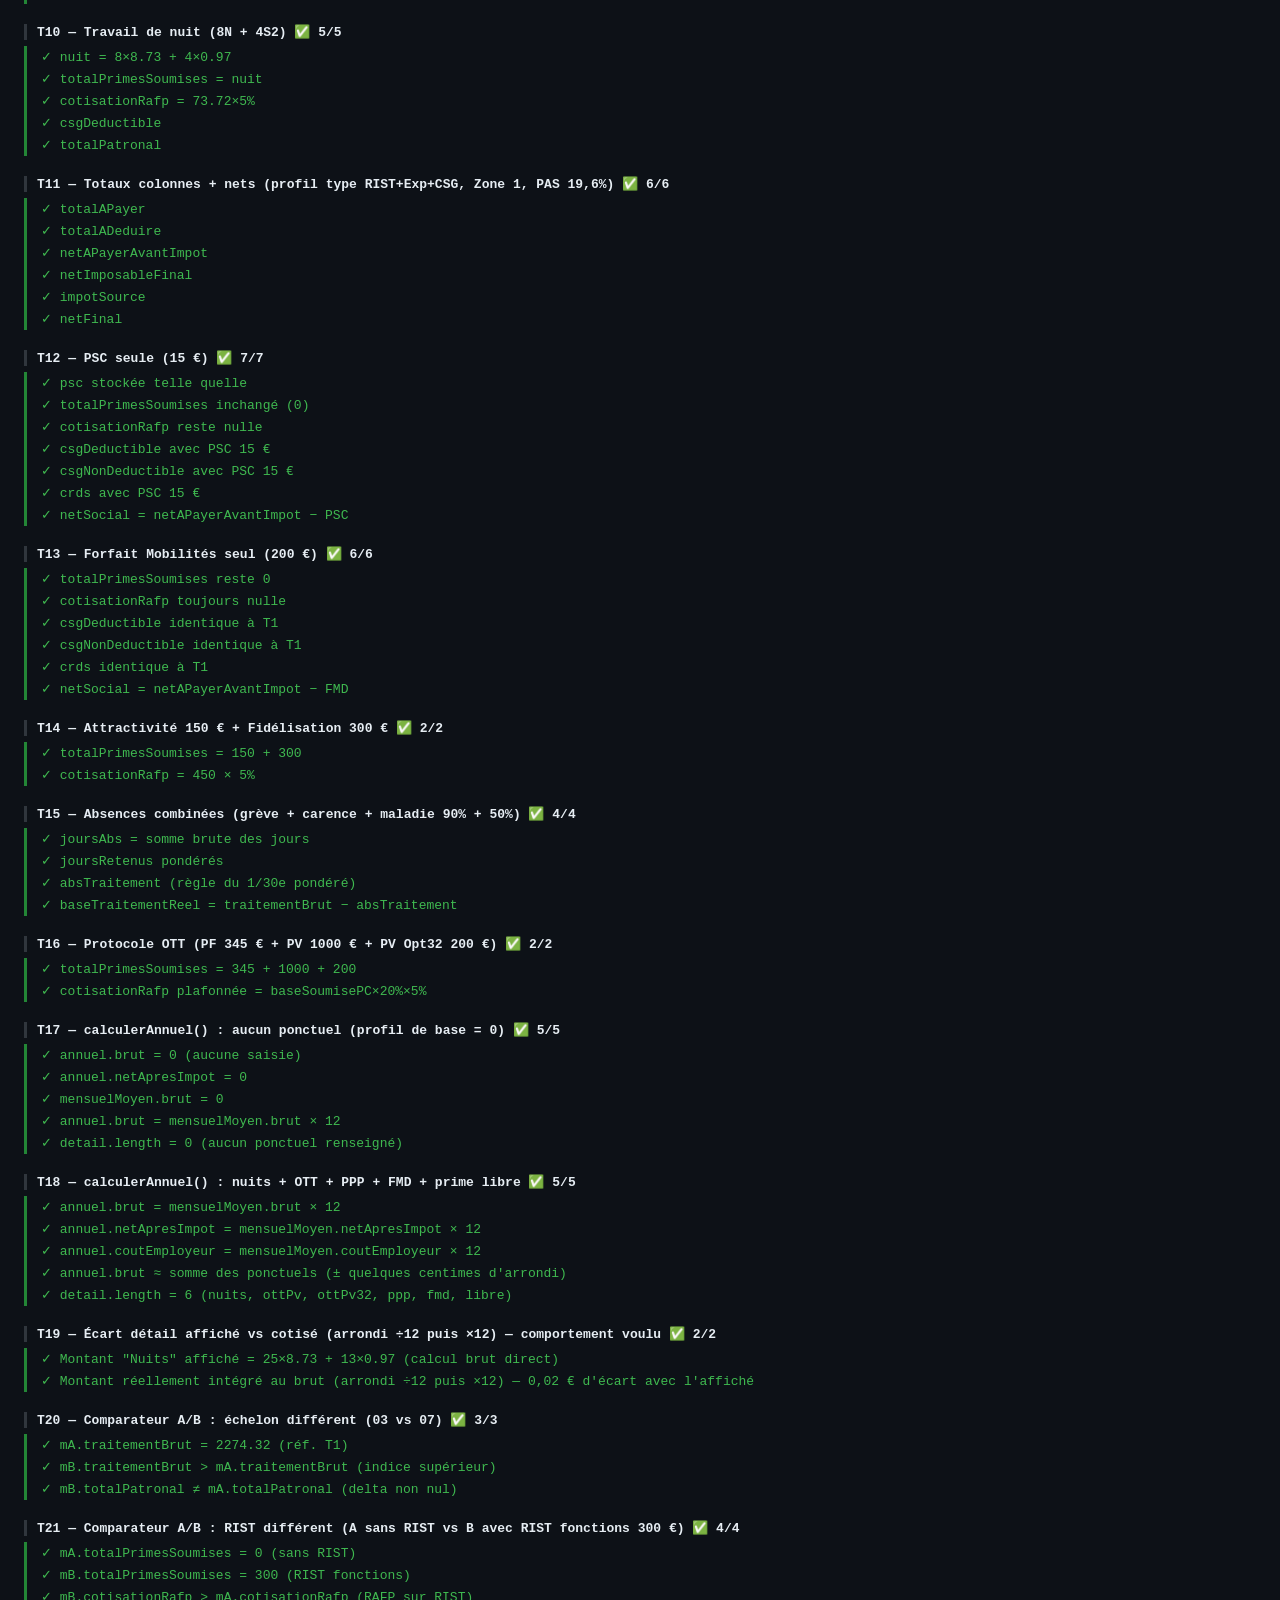
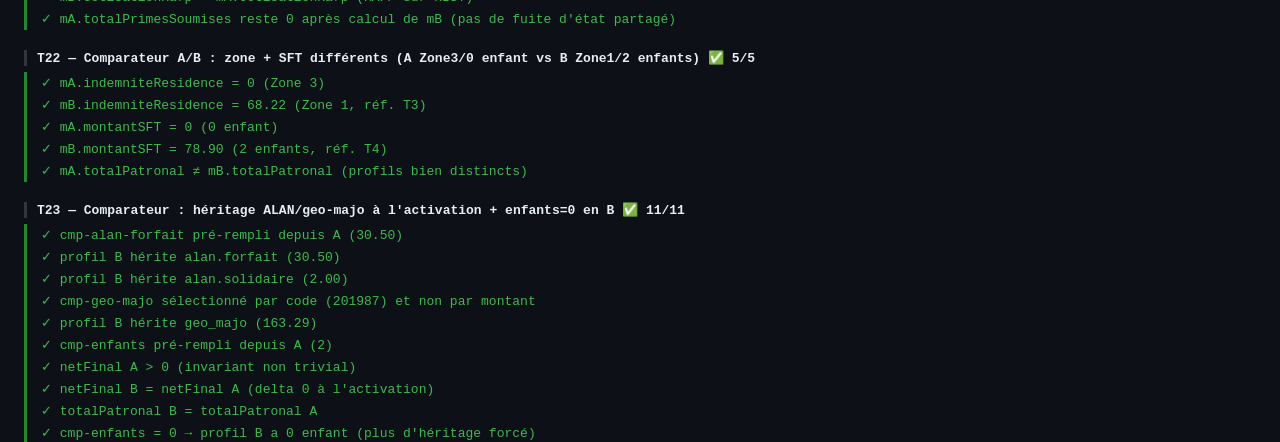
==== commit 98187cee: "Comparateur : héritage ALAN/geo-majo à l'activation + enfants=0 en B - activerComparaison() recopie " ====
--- a/tests.html
+++ b/tests.html
@@ -664,6 +664,73 @@
           eq("mA.totalPatronal ≠ mB.totalPatronal (profils bien distincts)", mA.totalPatronal !== mB.totalPatronal ? 1 : 0, 1);
         });
 
+        // ── T23 : Comparateur — héritage du panneau B à l'activation ───────────
+        suite("T23 — Comparateur : héritage ALAN/geo-majo à l'activation + enfants=0 en B", () => {
+          // Fixture DOM minimale : les éléments écrits SANS garde par activerComparaison()
+          // (cmp-input-*, cmp-attractivite, cmp-fidelisation, cmp-pv-*) + ceux nécessaires
+          // aux assertions. Pas de cmp-grade (évite mettreAJourEchelonsB) ni de
+          // panneau-comparaison / mobile-bottom-bar (accès gardés dans engine.js).
+          const fx = document.createElement("div");
+          fx.hidden = true;
+          fx.innerHTML = `
+            <input id="input-grade"   value="ING.DIV. CONT.NAV.AE" />
+            <input id="input-echelon" value="03" />
+            <input id="input-enfants" value="2" />
+            <input type="radio" name="geo-majo-radio" value="163.29" data-code="201987" checked />
+            <input id="alan-forfait" value="30.5" /><input id="alan-solidaire" value="2" />
+            <input id="alan-action-sociale" value="" /><input id="alan-aide-retraites" value="" />
+            <input id="alan-employeur" value="" />
+            <select id="cmp-input-fonction"></select><select id="cmp-input-experience"></select>
+            <select id="cmp-input-isq-licence"></select><select id="cmp-input-isq-complement"></select>
+            <select id="cmp-input-isq-majoration"></select>
+            <input id="cmp-attractivite" value="" /><input id="cmp-fidelisation" value="" />
+            <input id="cmp-pv-globale" value="" /><input id="cmp-pv-opt32" value="" />
+            <input id="cmp-enfants" value="" />
+            <input id="cmp-alan-forfait" value="0" /><input id="cmp-alan-solidaire" value="0" />
+            <input id="cmp-alan-action-sociale" value="0" /><input id="cmp-alan-aide-retraites" value="0" />
+            <input id="cmp-alan-employeur" value="0" />
+            <select id="cmp-geo-majo">
+              <option value="0" data-code="">Aucune</option>
+              <option value="163.29" data-code="201987">Nord / Nord-Est</option>
+              <option value="0" data-code="201986">CDG / CRNA Ouest</option>
+            </select>
+          `;
+          document.body.appendChild(fx);
+          const calculerPaieOrig = window.calculerPaie;
+          window.calculerPaie = () => {}; // neutralise le rendu (pas de fiche dans tests.html)
+          try {
+            window.activerComparaison();
+            const pA = getProfilDepuisInterface();
+            const pB = getProfilComparaisonDepuisPanneau();
+
+            eq("cmp-alan-forfait pré-rempli depuis A (30.50)", parseFloat(document.getElementById("cmp-alan-forfait").value), 30.5);
+            eq("profil B hérite alan.forfait (30.50)", pB.alan.forfait, 30.5);
+            eq("profil B hérite alan.solidaire (2.00)", pB.alan.solidaire, 2);
+            eq("cmp-geo-majo sélectionné par code (201987) et non par montant", document.getElementById("cmp-geo-majo").selectedOptions[0].dataset.code === "201987" ? 1 : 0, 1);
+            eq("profil B hérite geo_majo (163.29)", pB.primes.geo_majo, 163.29);
+            eq("cmp-enfants pré-rempli depuis A (2)", parseInt(document.getElementById("cmp-enfants").value, 10), 2);
+
+            // Invariant : à l'activation, B est strictement identique à A → aucun delta
+            const mA = calculerMontants(pA);
+            const mB = calculerMontants(pB);
+            eq("netFinal A > 0 (invariant non trivial)", mA.netFinal > 0 ? 1 : 0, 1);
+            eq("netFinal B = netFinal A (delta 0 à l'activation)", mB.netFinal, mA.netFinal);
+            eq("totalPatronal B = totalPatronal A", mB.totalPatronal, mA.totalPatronal);
+
+            // "0 enfant" en B ne doit plus retomber sur la valeur de A (0 est falsy)
+            document.getElementById("cmp-enfants").value = "0";
+            eq("cmp-enfants = 0 → profil B a 0 enfant (plus d'héritage forcé)", getProfilComparaisonDepuisPanneau().enfants, 0);
+            document.getElementById("cmp-enfants").value = "";
+            eq("cmp-enfants vide → hérite de A (2 enfants)", getProfilComparaisonDepuisPanneau().enfants, 2);
+          } finally {
+            // desactiverComparaison AVANT de restaurer calculerPaie : le vrai rendu
+            // planterait sans le DOM d'index.html
+            window.desactiverComparaison();
+            window.calculerPaie = calculerPaieOrig;
+            fx.remove();
+          }
+        });
+
         // ── Rendu ─────────────────────────────────────────────────────────────
         afficherResultats();
       }
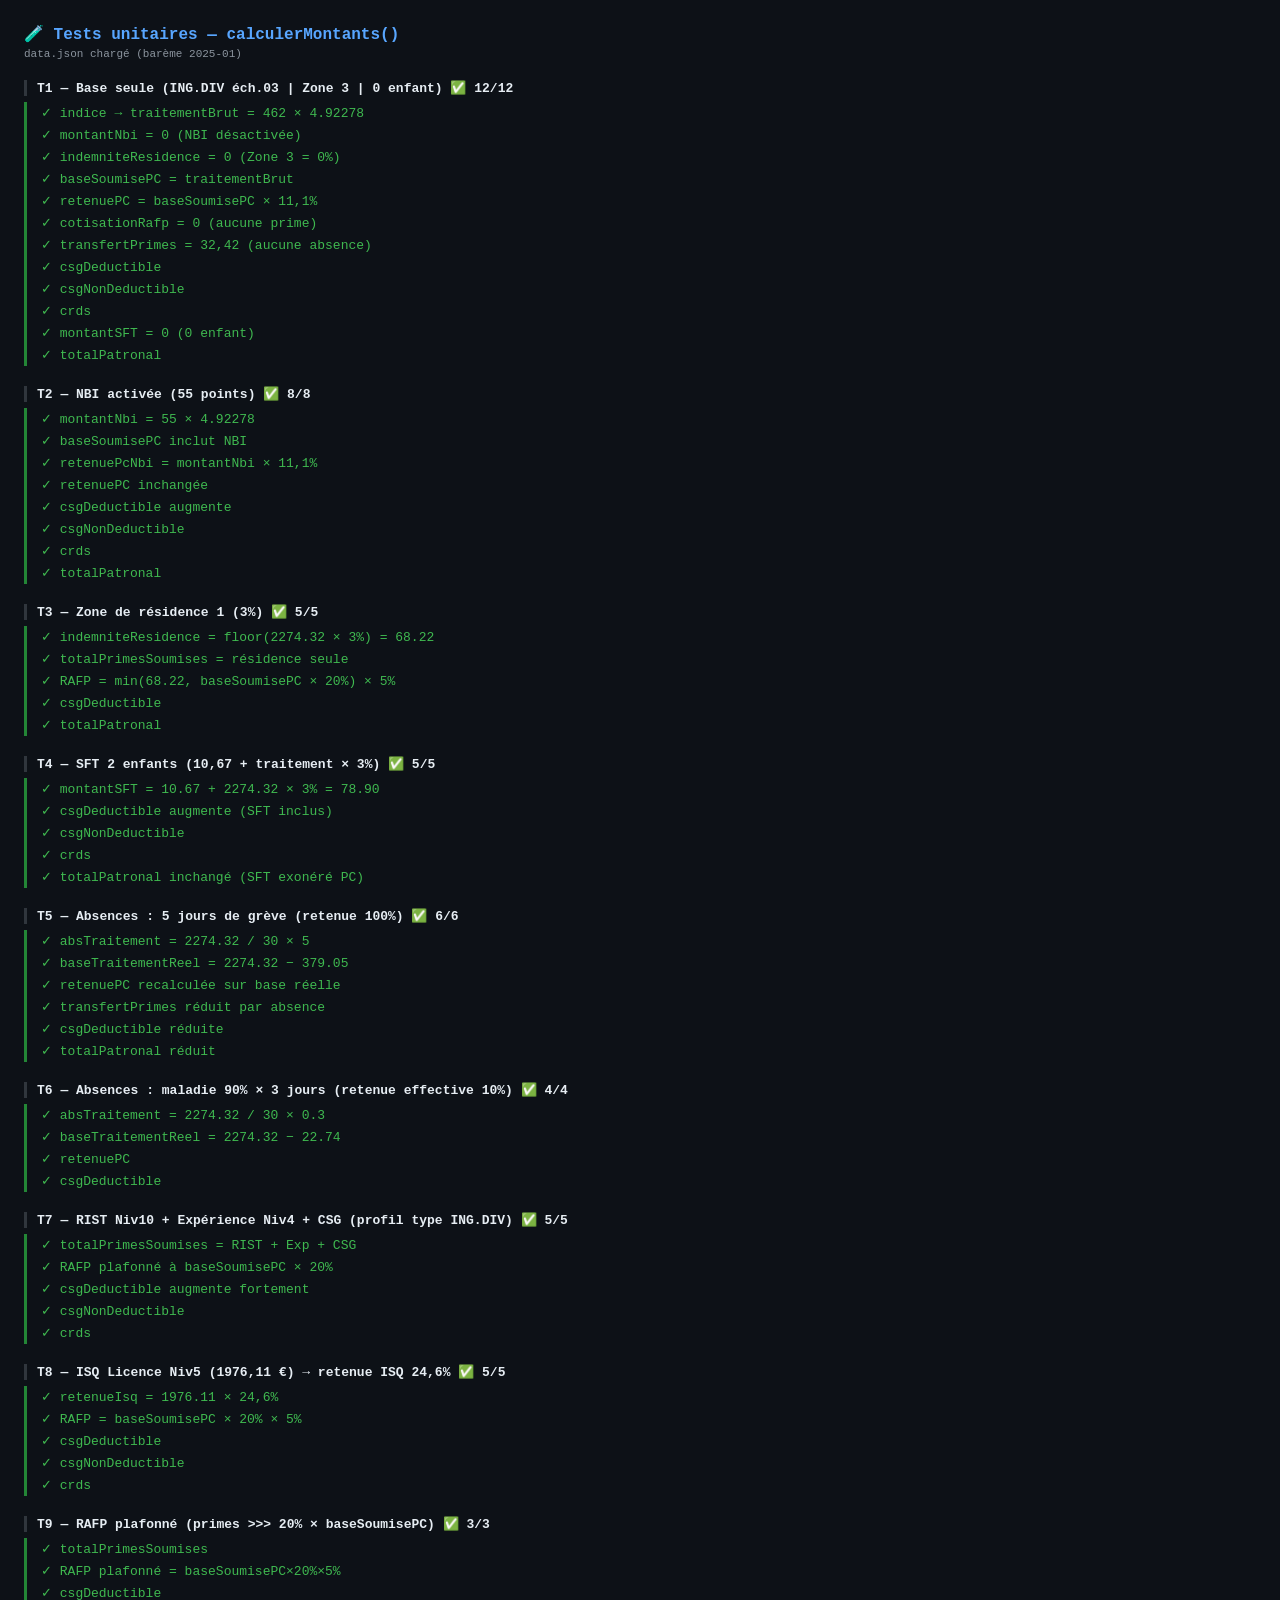
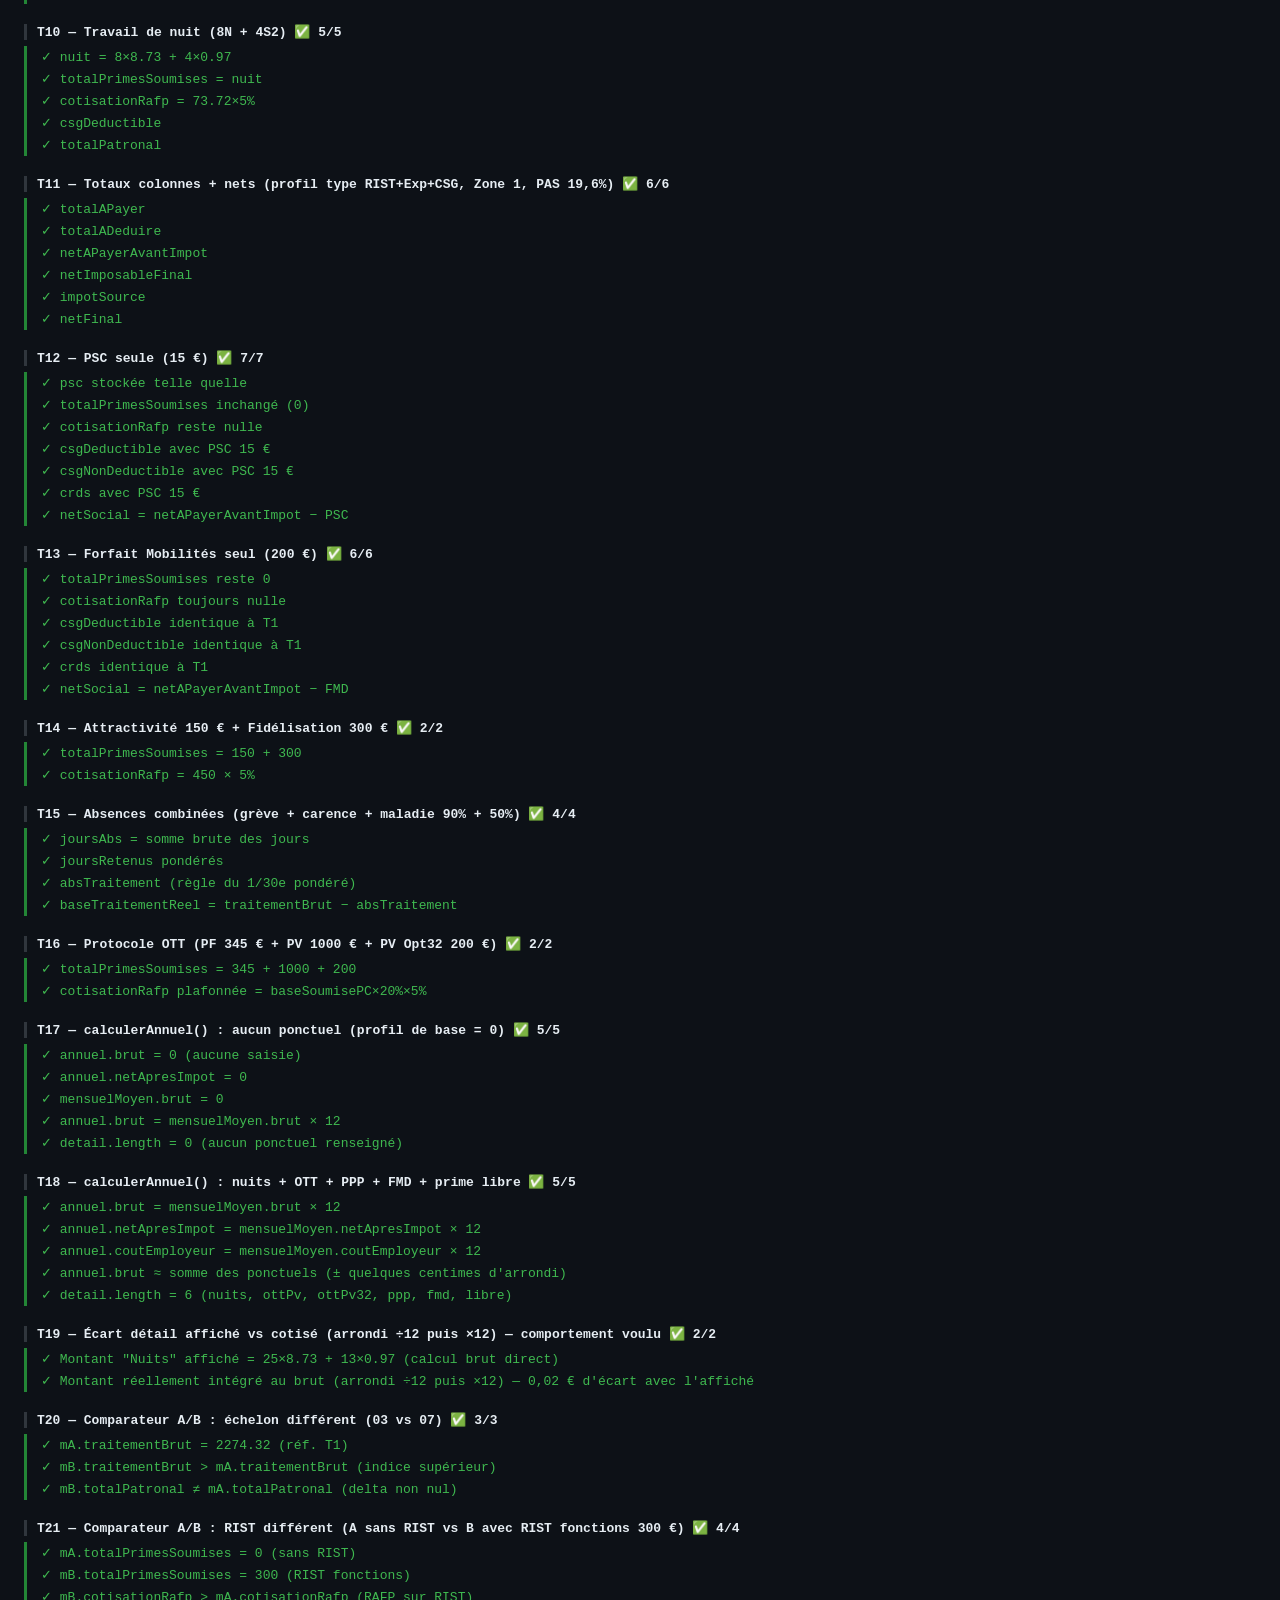
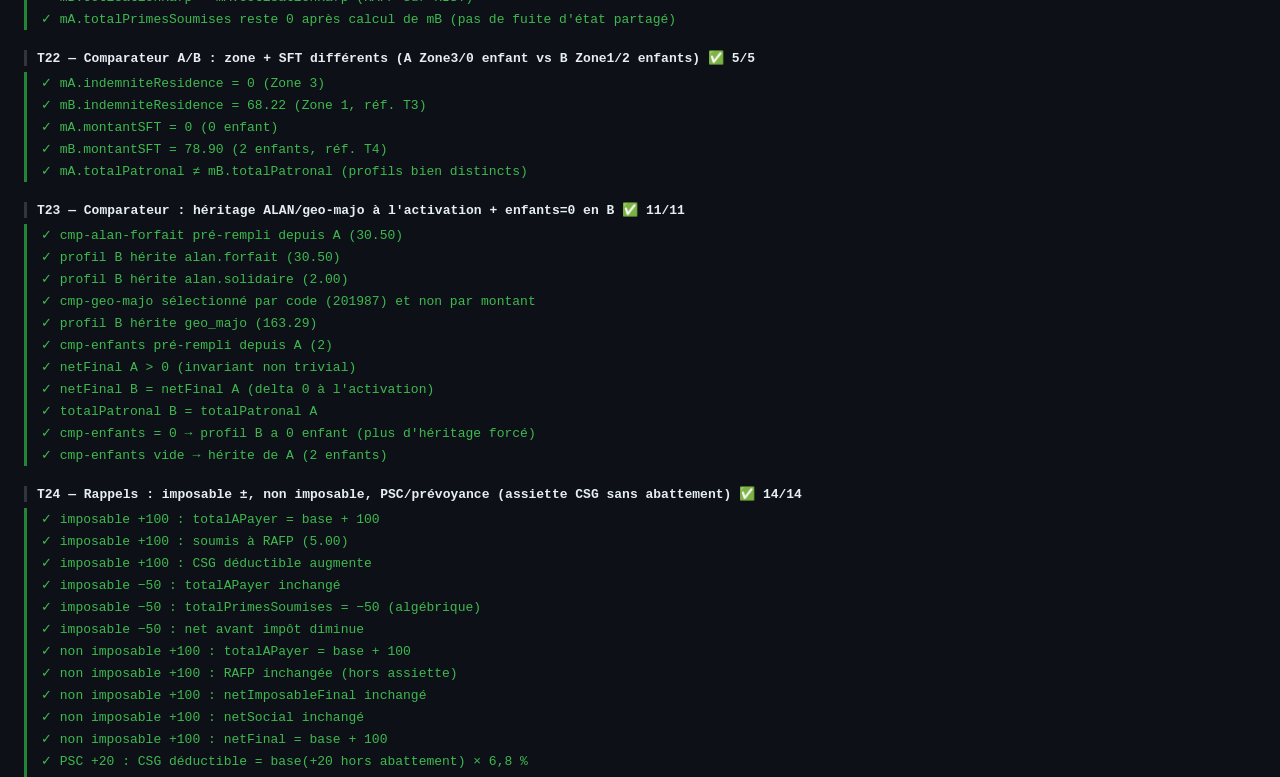
==== commit 37c13b7f: "Fiche mobile : afficher les lignes de rappels + verrouiller leur calcul - dessinerFicheMobile() rend" ====
--- a/tests.html
+++ b/tests.html
@@ -731,6 +731,45 @@
           }
         });
 
+        // ── T24 : Rappels — impact calcul (4 flux) ──────────────────────────────
+        suite("T24 — Rappels : imposable ±, non imposable, PSC/prévoyance (assiette CSG sans abattement)", () => {
+          const cst = baseDonnees.constantes;
+          const m0 = calculerMontants(profil());
+          const avecRappels = (over) => calculerMontants(profil({ primes: { ...profil().primes, ...over } }));
+
+          // Rappel imposable positif → colonne À Payer + assiettes RAFP/CSG
+          const mPlus = avecRappels({ rappels_imposables: 100 });
+          eq("imposable +100 : totalAPayer = base + 100", mPlus.totalAPayer, m0.totalAPayer + 100);
+          eq("imposable +100 : soumis à RAFP (5.00)", mPlus.cotisationRafp, 5);
+          eq("imposable +100 : CSG déductible augmente", mPlus.csgDeductible > m0.csgDeductible ? 1 : 0, 1);
+
+          // Rappel imposable négatif (trop-perçu) → colonne À Déduire, pas À Payer
+          const mMoins = avecRappels({ rappels_imposables: -50 });
+          eq("imposable −50 : totalAPayer inchangé", mMoins.totalAPayer, m0.totalAPayer);
+          eq("imposable −50 : totalPrimesSoumises = −50 (algébrique)", mMoins.totalPrimesSoumises, -50);
+          eq("imposable −50 : net avant impôt diminue", mMoins.netAPayerAvantImpot < m0.netAPayerAvantImpot ? 1 : 0, 1);
+
+          // Rappel non imposable → payé mais exclu du net imposable et du net social
+          const mNonImp = avecRappels({ rappels_non_imposables: 100 });
+          eq("non imposable +100 : totalAPayer = base + 100", mNonImp.totalAPayer, m0.totalAPayer + 100);
+          eq("non imposable +100 : RAFP inchangée (hors assiette)", mNonImp.cotisationRafp, m0.cotisationRafp);
+          eq("non imposable +100 : netImposableFinal inchangé", mNonImp.netImposableFinal, m0.netImposableFinal);
+          eq("non imposable +100 : netSocial inchangé", mNonImp.netSocial, m0.netSocial);
+          eq("non imposable +100 : netFinal = base + 100", mNonImp.netFinal, m0.netFinal + 100);
+
+          // Rappel PSC/prévoyance : imposable, mais ajouté à l'assiette CSG SANS
+          // l'abattement 0.9825 (règle métier validée vs bulletins réels — ne pas "corriger",
+          // cf. engine.js, calcul de pscSansAbat / totalPrimesSoumisesHorsPSC)
+          const mPsc = avecRappels({ rappels_imposables: 20, rappels_psc_prevoyance: 20 });
+          const basePscAttendue = Math.max(0, arrondir(
+            (mPsc.baseSoumisePC + (mPsc.totalPrimesSoumises - 20) + mPsc.montantSFT - mPsc.transfertPrimes - mPsc.retenueIsq)
+              * cst.assiette_csg_crds + 20,
+          ));
+          eq("PSC +20 : CSG déductible = base(+20 hors abattement) × 6,8 %", mPsc.csgDeductible, arrondir(basePscAttendue * cst.taux_csg_deductible));
+          eq("PSC +20 : CRDS = base(+20 hors abattement) × 0,5 %", mPsc.crds, arrondir(basePscAttendue * cst.taux_crds));
+          eq("PSC +20 : netSocial réduit du rappel PSC", mPsc.netSocial, arrondir(mPsc.netAPayerAvantImpot - 20 + mPsc.retenueIsq));
+        });
+
         // ── Rendu ─────────────────────────────────────────────────────────────
         afficherResultats();
       }
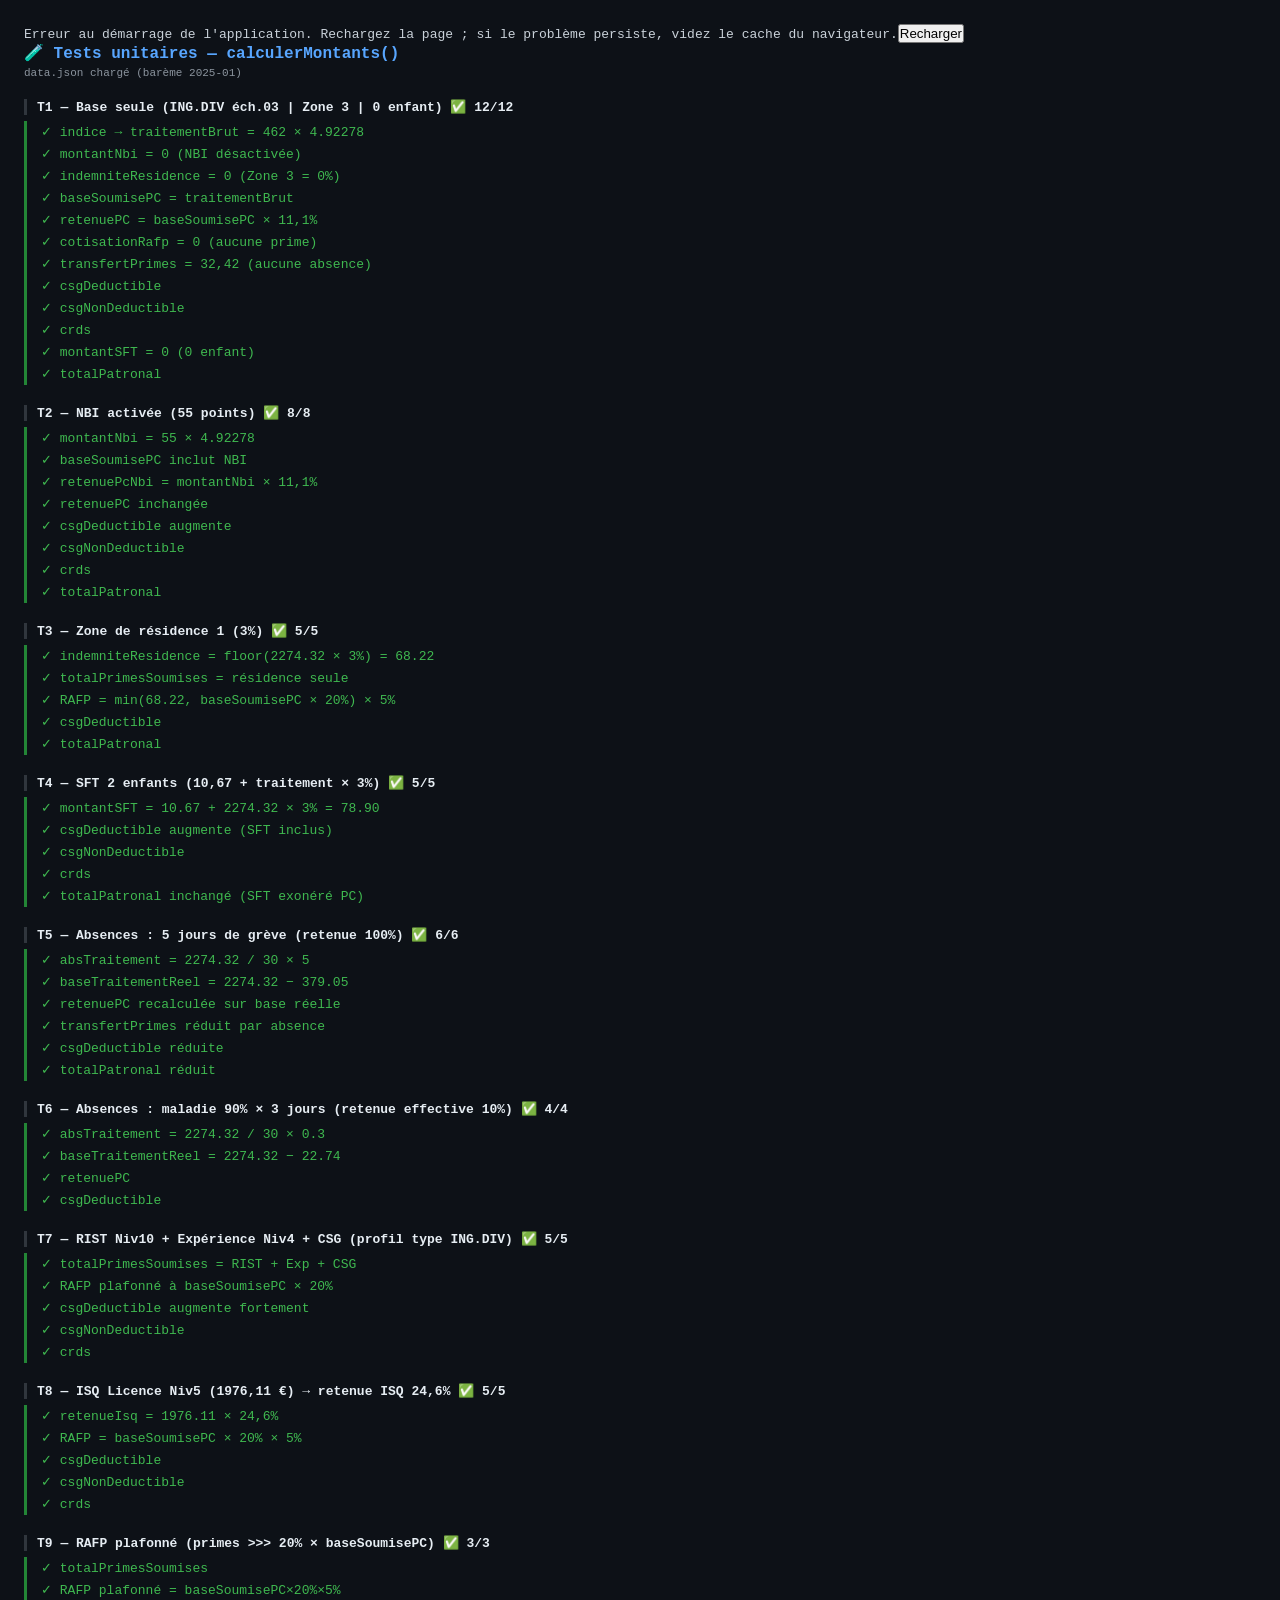
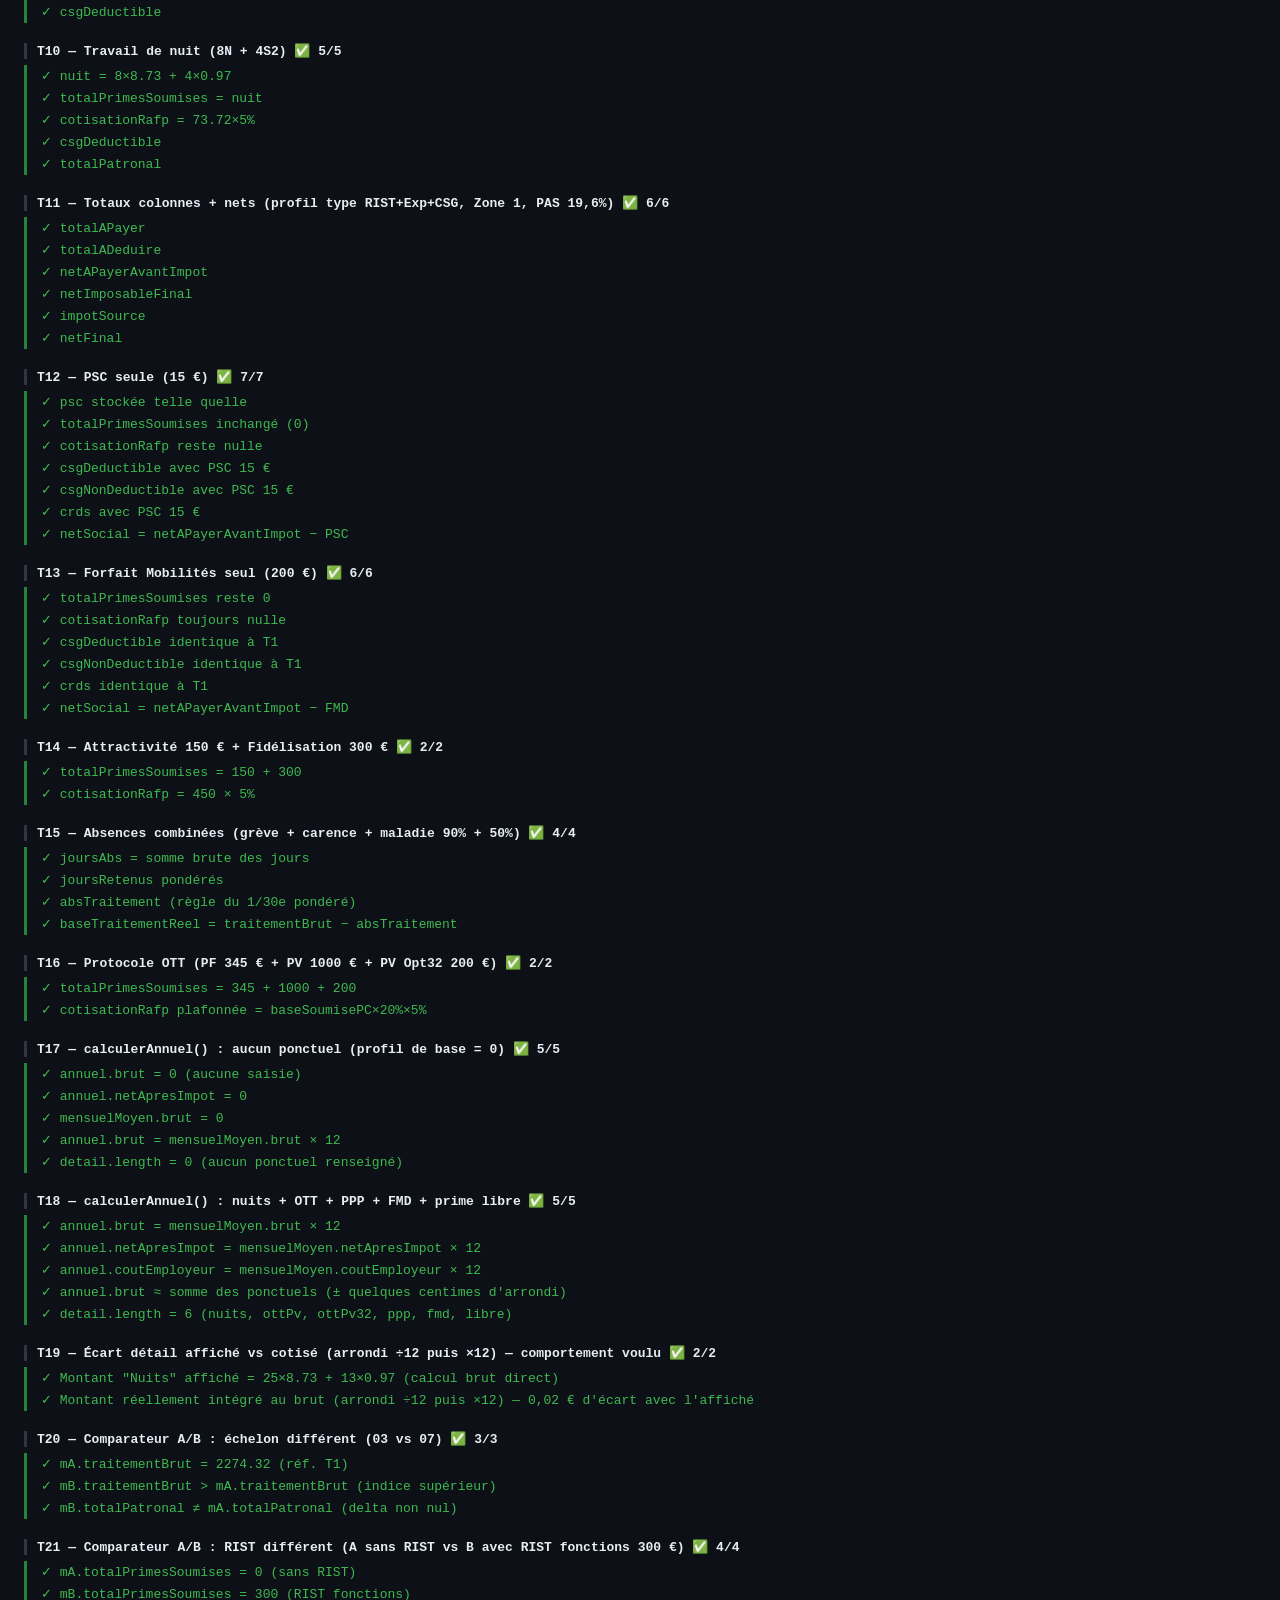
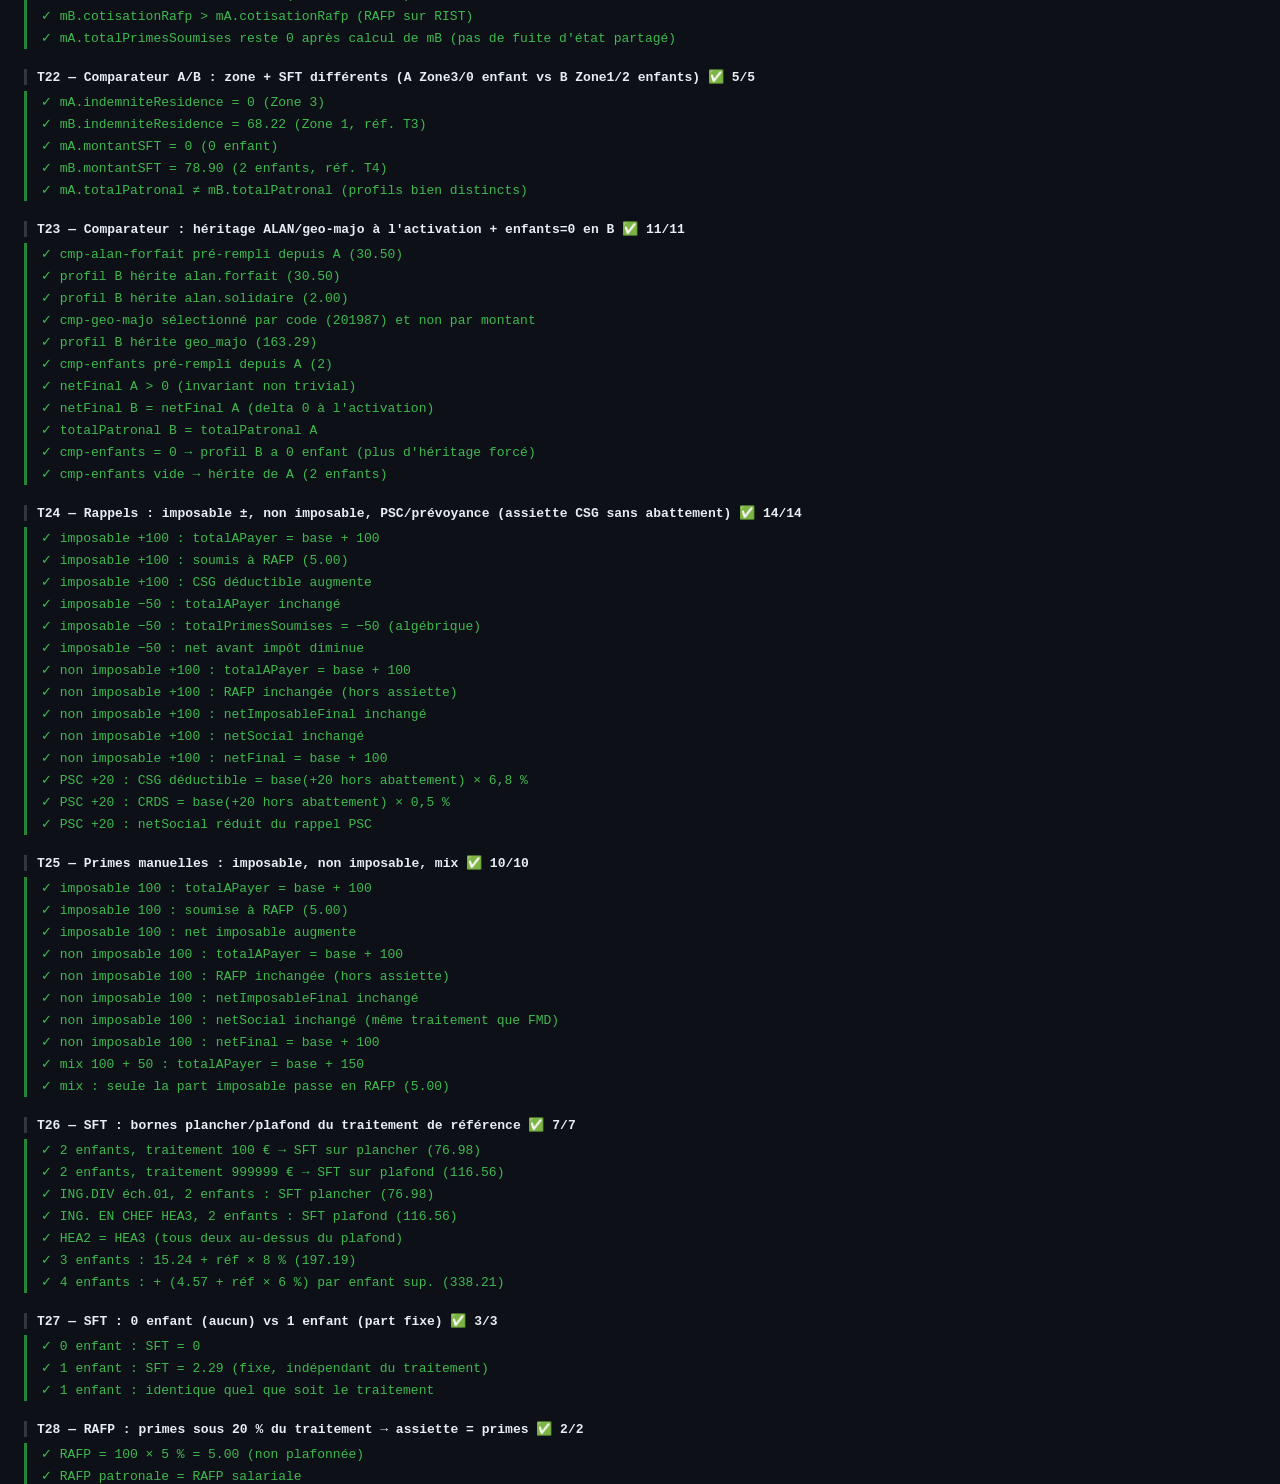
==== commit 6cec0b83: "Tests T25-T29 + documentation des choix de calcul et de rendu - T25 : primes manuelles (imposable / " ====
--- a/tests.html
+++ b/tests.html
@@ -770,6 +770,78 @@
           eq("PSC +20 : netSocial réduit du rappel PSC", mPsc.netSocial, arrondir(mPsc.netAPayerAvantImpot - 20 + mPsc.retenueIsq));
         });
 
+        // ── T25 : Primes manuelles ──────────────────────────────────────────────
+        suite("T25 — Primes manuelles : imposable, non imposable, mix", () => {
+          const m0 = calculerMontants(profil());
+          const avecPrimes = (over) => calculerMontants(profil({ primes: { ...profil().primes, ...over } }));
+
+          const mImp = avecPrimes({ manuelles_imposables: 100 });
+          eq("imposable 100 : totalAPayer = base + 100", mImp.totalAPayer, m0.totalAPayer + 100);
+          eq("imposable 100 : soumise à RAFP (5.00)", mImp.cotisationRafp, 5);
+          eq("imposable 100 : net imposable augmente", mImp.netImposableFinal > m0.netImposableFinal ? 1 : 0, 1);
+
+          const mNon = avecPrimes({ manuelles_non_imposables: 100 });
+          eq("non imposable 100 : totalAPayer = base + 100", mNon.totalAPayer, m0.totalAPayer + 100);
+          eq("non imposable 100 : RAFP inchangée (hors assiette)", mNon.cotisationRafp, m0.cotisationRafp);
+          eq("non imposable 100 : netImposableFinal inchangé", mNon.netImposableFinal, m0.netImposableFinal);
+          eq("non imposable 100 : netSocial inchangé (même traitement que FMD)", mNon.netSocial, m0.netSocial);
+          eq("non imposable 100 : netFinal = base + 100", mNon.netFinal, m0.netFinal + 100);
+
+          const mMix = avecPrimes({ manuelles_imposables: 100, manuelles_non_imposables: 50 });
+          eq("mix 100 + 50 : totalAPayer = base + 150", mMix.totalAPayer, m0.totalAPayer + 150);
+          eq("mix : seule la part imposable passe en RAFP (5.00)", mMix.cotisationRafp, 5);
+        });
+
+        // ── T26 : SFT aux bornes d'indice (plancher 449 / plafond 717) ──────────
+        suite("T26 — SFT : bornes plancher/plafond du traitement de référence", () => {
+          const vp = baseDonnees.constantes.valeur_point_mensuel;
+
+          // Traitement très bas → référence bloquée au plancher (449 × vp = 2210.33)
+          eq("2 enfants, traitement 100 € → SFT sur plancher (76.98)", calculerSFT(2, 100, vp), 76.98);
+          // Traitement très haut → référence bloquée au plafond (717 × vp = 3529.63)
+          eq("2 enfants, traitement 999999 € → SFT sur plafond (116.56)", calculerSFT(2, 999999, vp), 116.56);
+
+          // Intégration grades réels : ING.DIV éch.01 (2047.88 < plancher)
+          const mBas = calculerMontants(profil({ echelon: "01", enfants: 2 }));
+          eq("ING.DIV éch.01, 2 enfants : SFT plancher (76.98)", mBas.montantSFT, 76.98);
+
+          // ING. EN CHEF HEA2/HEA3 (4578.19 / 4809.56 > plafond) → même SFT
+          const mHea2 = calculerMontants(profil({ grade: "ING. EN CHEF CONT.NAV.AE", echelon: "HEA2", enfants: 2 }));
+          const mHea3 = calculerMontants(profil({ grade: "ING. EN CHEF CONT.NAV.AE", echelon: "HEA3", enfants: 2 }));
+          eq("ING. EN CHEF HEA3, 2 enfants : SFT plafond (116.56)", mHea3.montantSFT, 116.56);
+          eq("HEA2 = HEA3 (tous deux au-dessus du plafond)", mHea2.montantSFT, mHea3.montantSFT);
+
+          // Barème 3 et 4+ enfants (référence entre les bornes : éch.03 = 2274.32)
+          eq("3 enfants : 15.24 + réf × 8 % (197.19)", calculerMontants(profil({ enfants: 3 })).montantSFT, 197.19);
+          eq("4 enfants : + (4.57 + réf × 6 %) par enfant sup. (338.21)", calculerMontants(profil({ enfants: 4 })).montantSFT, 338.21);
+        });
+
+        // ── T27 : SFT — 0 vs 1 enfant ───────────────────────────────────────────
+        suite("T27 — SFT : 0 enfant (aucun) vs 1 enfant (part fixe)", () => {
+          eq("0 enfant : SFT = 0", calculerMontants(profil()).montantSFT, 0);
+          eq("1 enfant : SFT = 2.29 (fixe, indépendant du traitement)", calculerMontants(profil({ enfants: 1 })).montantSFT, 2.29);
+          const vp = baseDonnees.constantes.valeur_point_mensuel;
+          eq("1 enfant : identique quel que soit le traitement", calculerSFT(1, 999999, vp), 2.29);
+        });
+
+        // ── T28 : RAFP sous le plafond (complète T9/T14 qui testent le plafonnement) ─
+        suite("T28 — RAFP : primes sous 20 % du traitement → assiette = primes", () => {
+          const m = calculerMontants(profil({ primes: { ...profil().primes, rist_fonctions: 100 } }));
+          // 100 € < 20 % × 2274.32 = 454.86 → assiette non plafonnée
+          eq("RAFP = 100 × 5 % = 5.00 (non plafonnée)", m.cotisationRafp, 5);
+          eq("RAFP patronale = RAFP salariale", m.charges.patRafp, m.cotisationRafp);
+        });
+
+        // ── T29 : Indemnité de résidence — troncature volontaire ────────────────
+        suite("T29 — Indemnité de résidence : troncature au centime (Math.floor), pas arrondi", () => {
+          // ING.DIV éch.02 Zone 1 : 2151.25 × 3 % = 64.5375 → tronqué à 64.53
+          // (arrondir() donnerait 64.54). Comportement constaté sur bulletins réels —
+          // ne pas "corriger" ce test en harmonisant avec arrondir(), il verrouille
+          // une troncature voulue (cf. commentaire engine.js, calcul indemniteResidence).
+          const m = calculerMontants(profil({ echelon: "02", zone: "Zone 1" }));
+          eq("éch.02 Zone 1 : 64.53 (tronqué, et non 64.54 arrondi)", m.indemniteResidence, 64.53);
+        });
+
         // ── Rendu ─────────────────────────────────────────────────────────────
         afficherResultats();
       }
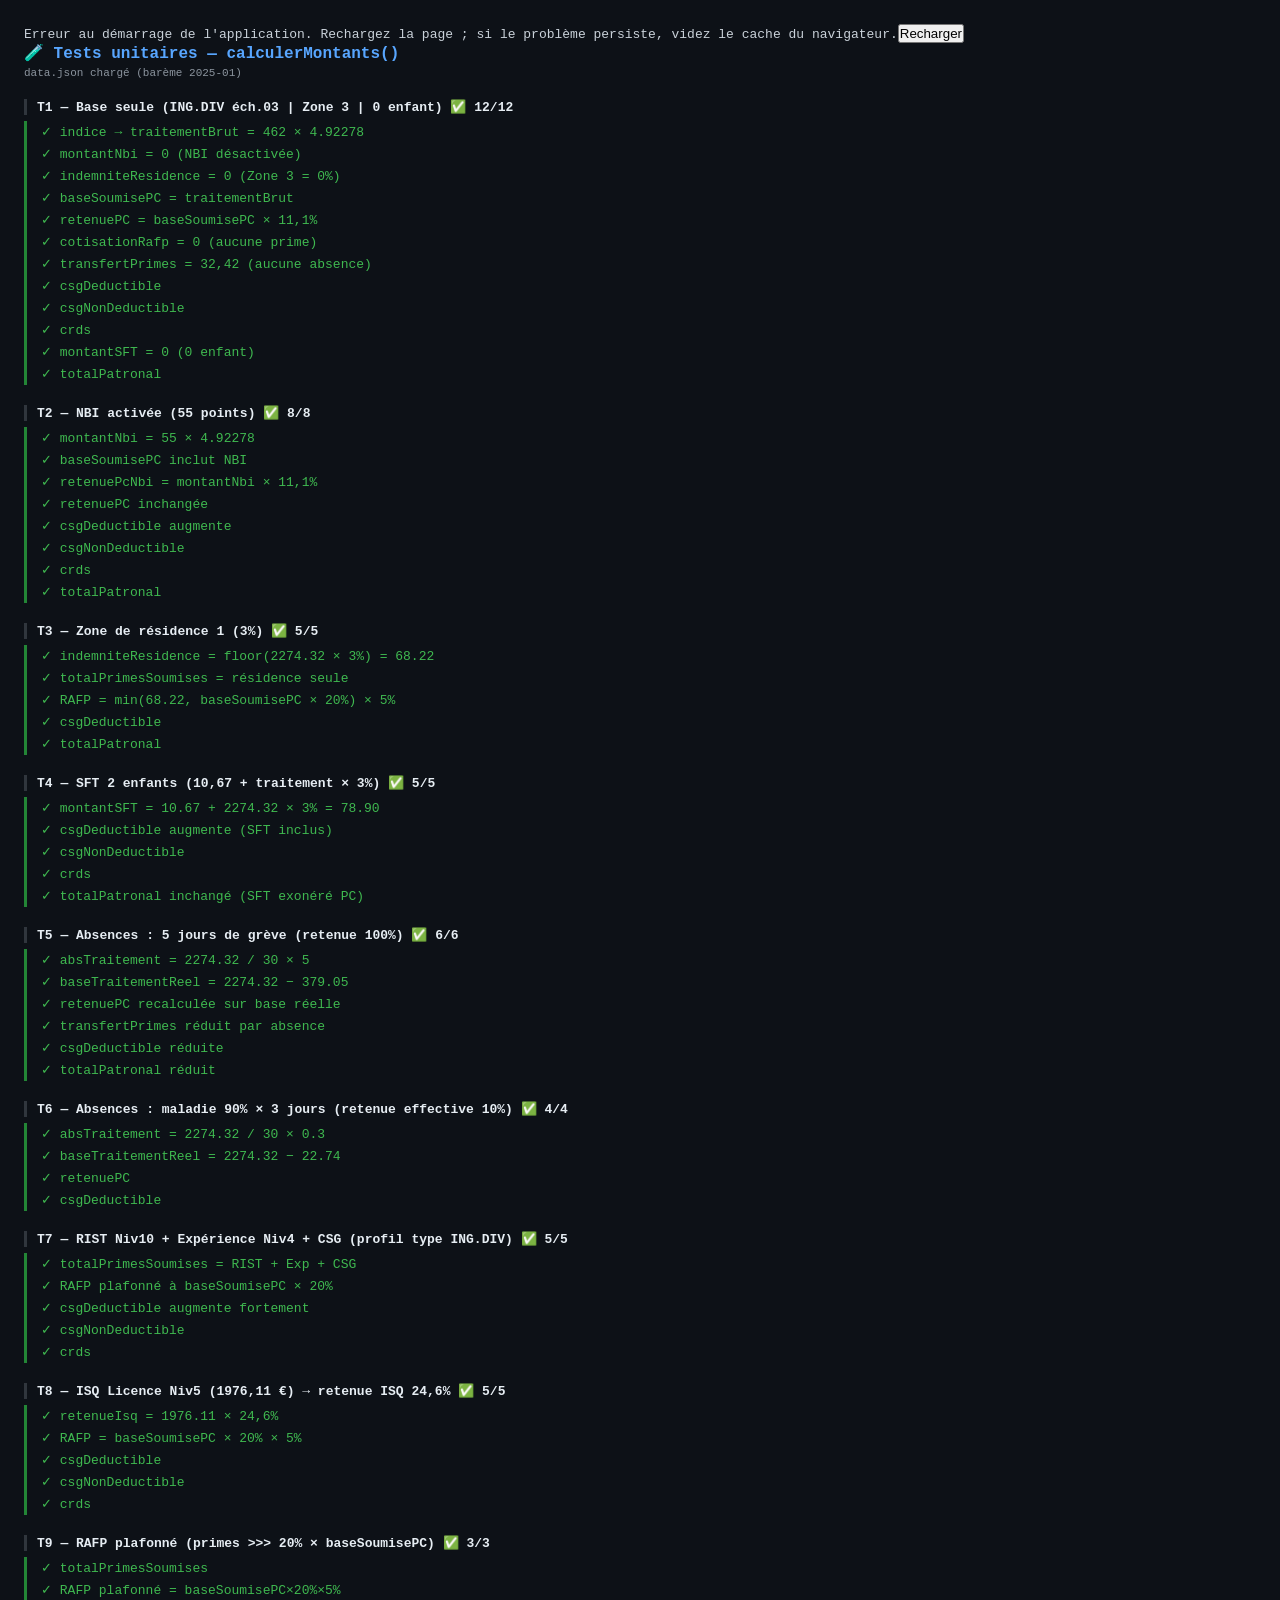
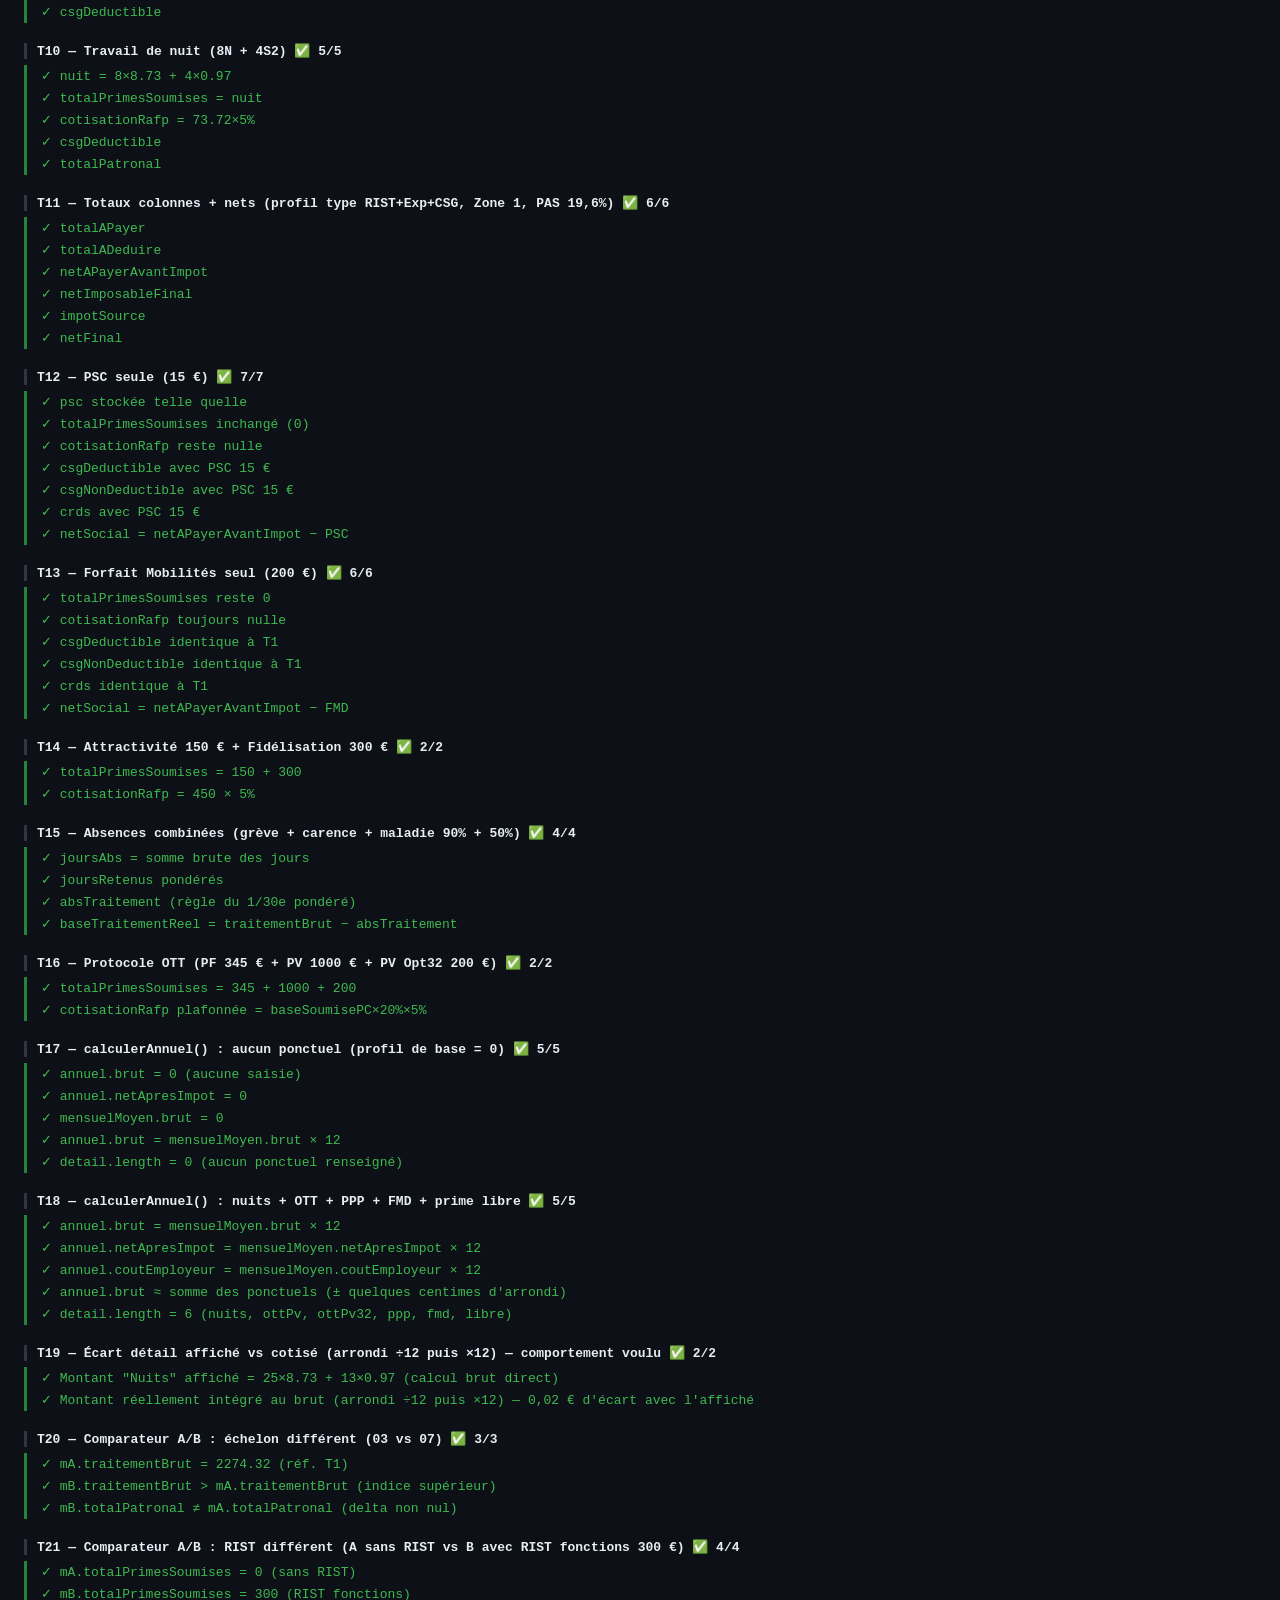
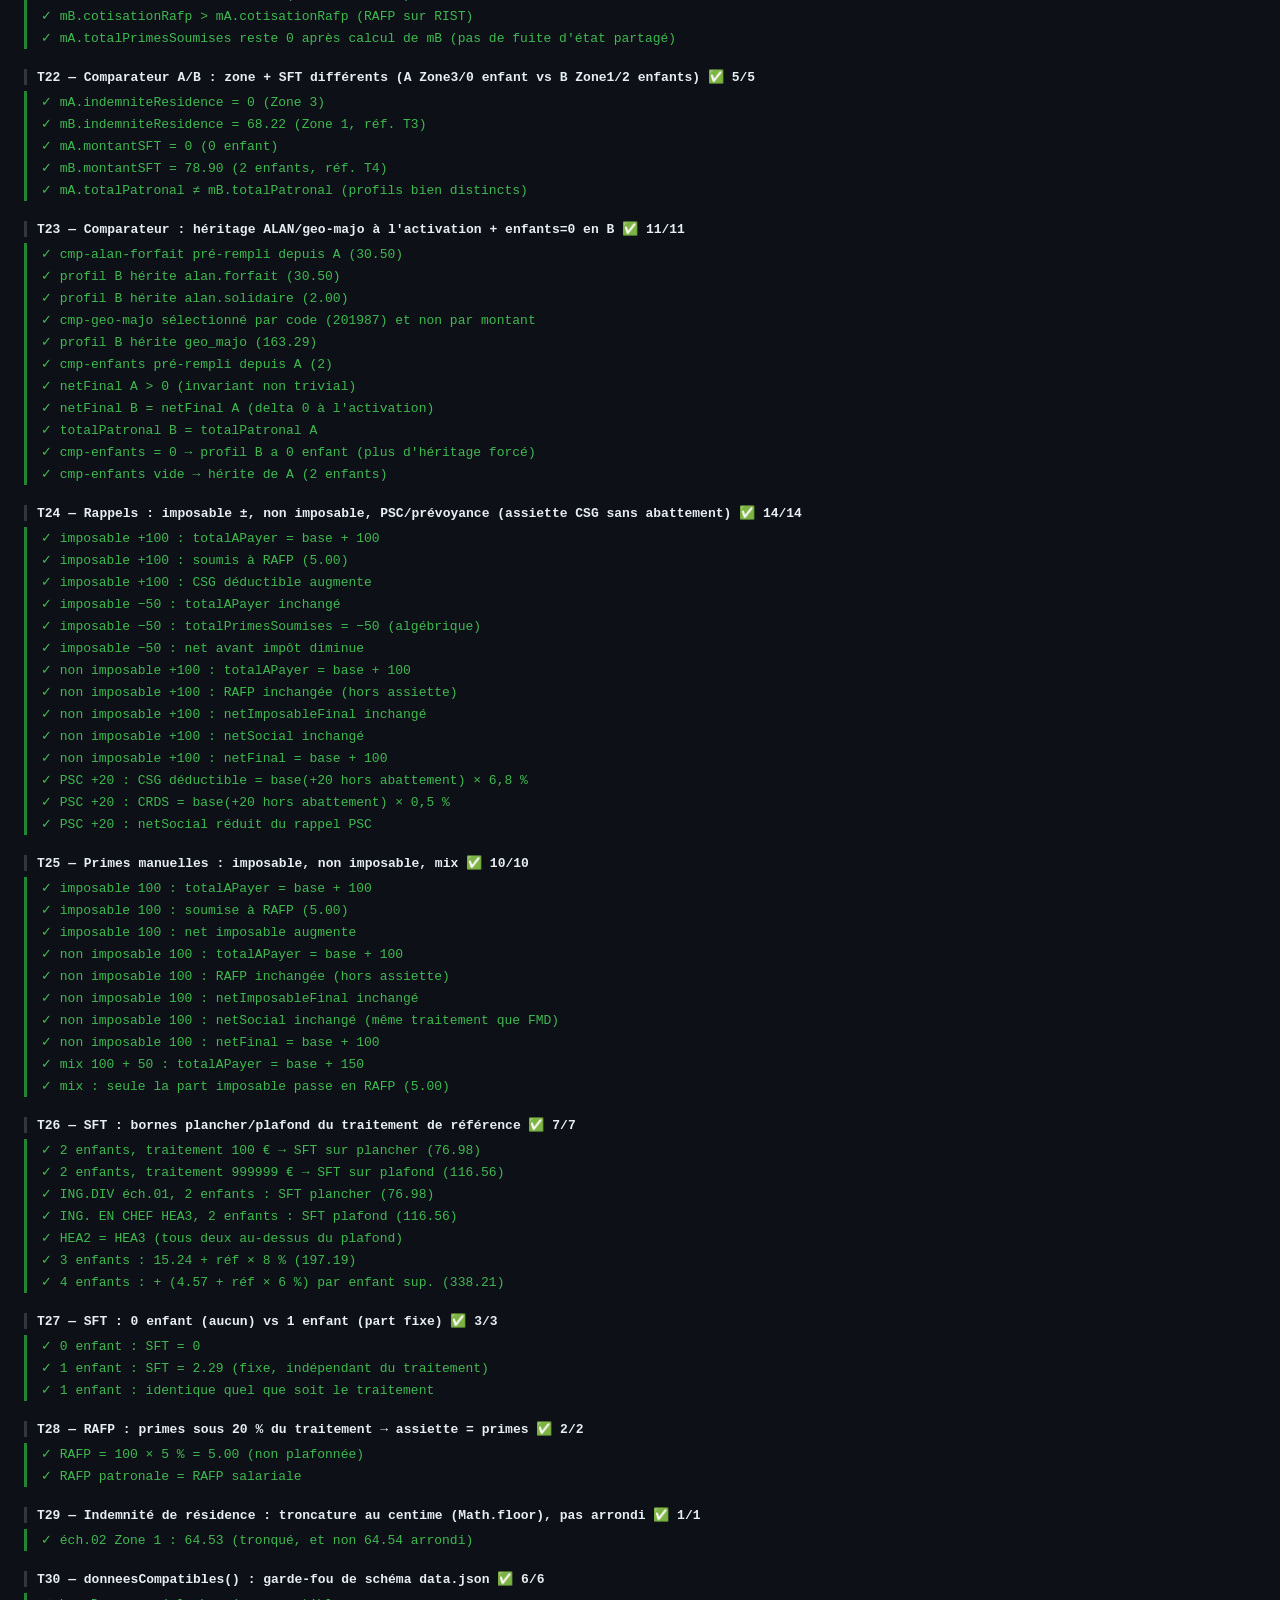
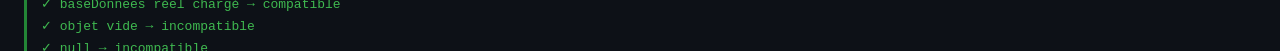
==== commit 67d7b1dd: "Garde-fous données : compatibilité data.json + versionnage localStorage - donneesCompatibles() : con" ====
--- a/tests.html
+++ b/tests.html
@@ -842,6 +842,19 @@
           eq("éch.02 Zone 1 : 64.53 (tronqué, et non 64.54 arrondi)", m.indemniteResidence, 64.53);
         });
 
+        // ── T30 : donneesCompatibles() — garde-fou de schéma data.json ──────────
+        suite("T30 — donneesCompatibles() : garde-fou de schéma data.json", () => {
+          eq("baseDonnees réel chargé → compatible", donneesCompatibles(baseDonnees) ? 1 : 0, 1);
+          eq("objet vide → incompatible", donneesCompatibles({}) ? 1 : 0, 0);
+          eq("null → incompatible", donneesCompatibles(null) ? 1 : 0, 0);
+          const { grilles_icna, ...sansGrilles } = baseDonnees;
+          eq("sans grilles_icna → incompatible", donneesCompatibles(sansGrilles) ? 1 : 0, 0);
+          const { constantes, ...sansConstantes } = baseDonnees;
+          eq("sans constantes → incompatible", donneesCompatibles(sansConstantes) ? 1 : 0, 0);
+          const { rist, ...sansRist } = baseDonnees;
+          eq("sans rist → incompatible", donneesCompatibles(sansRist) ? 1 : 0, 0);
+        });
+
         // ── Rendu ─────────────────────────────────────────────────────────────
         afficherResultats();
       }
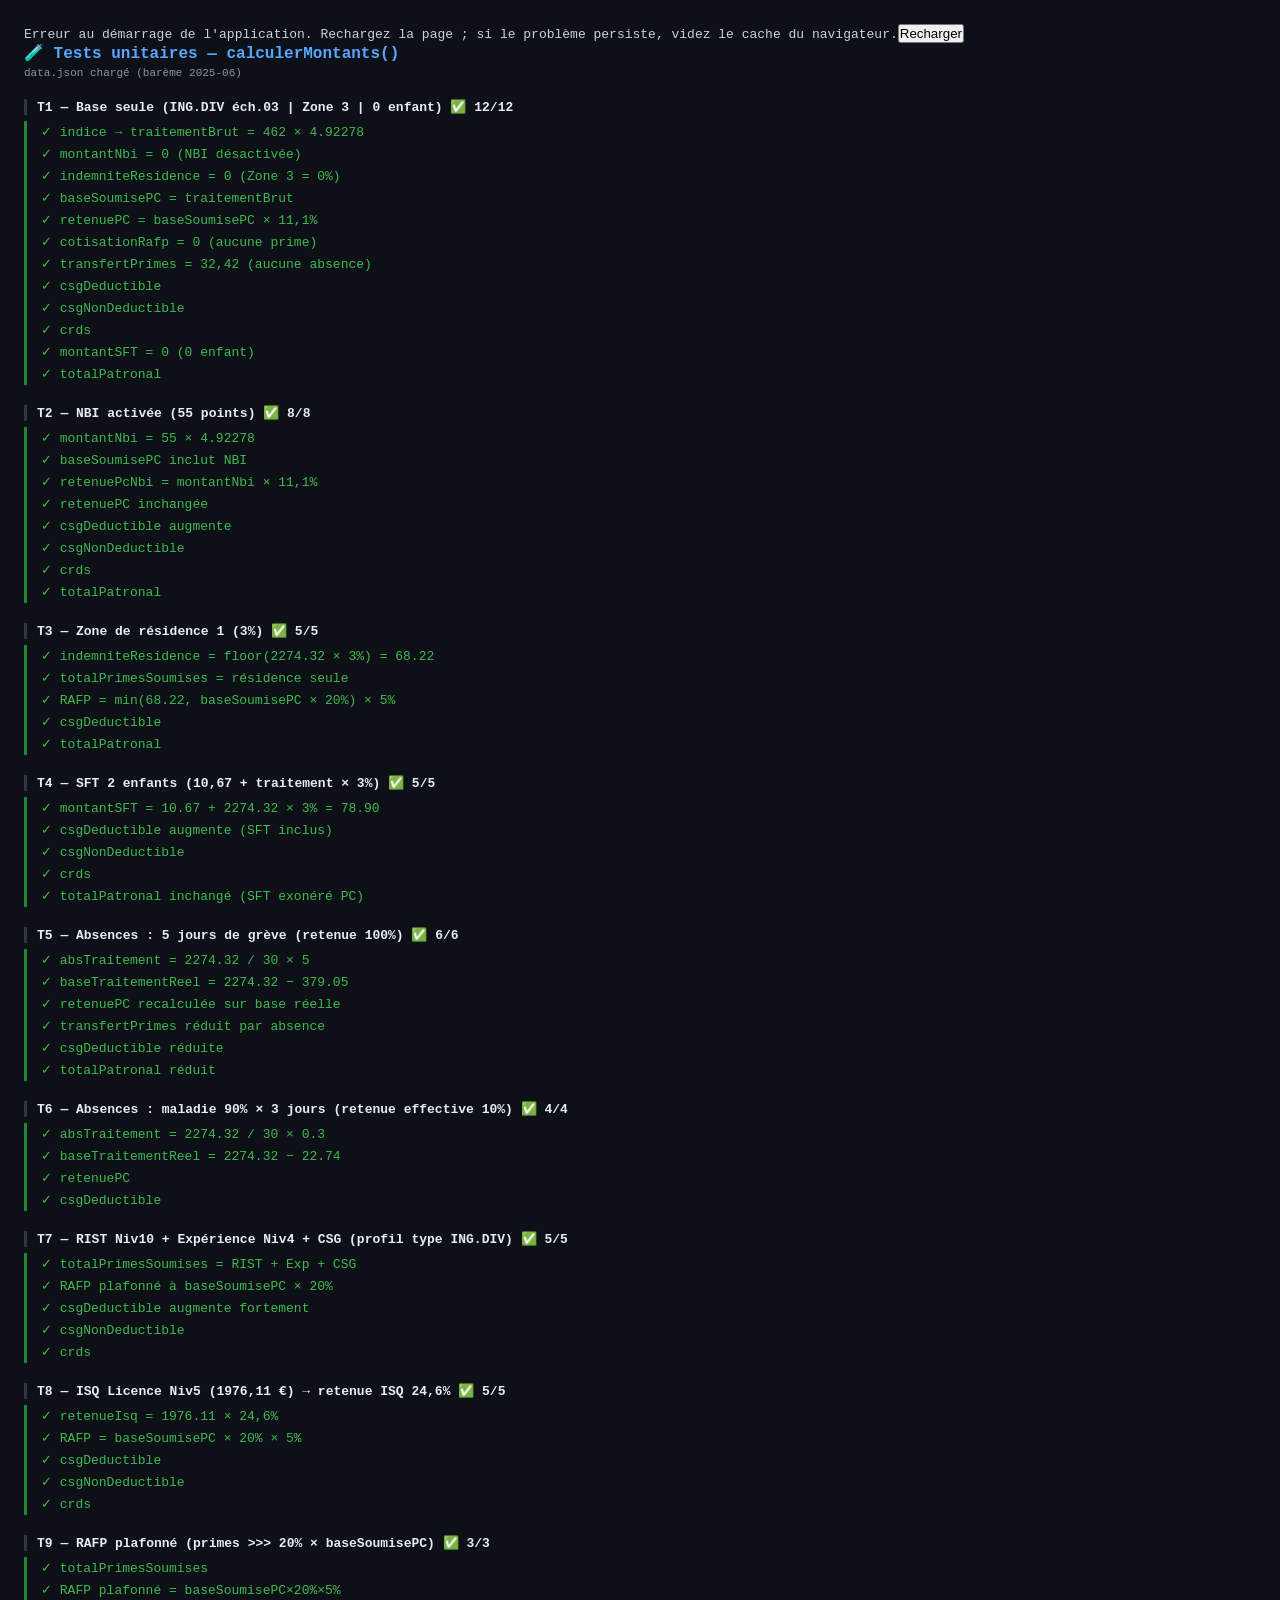
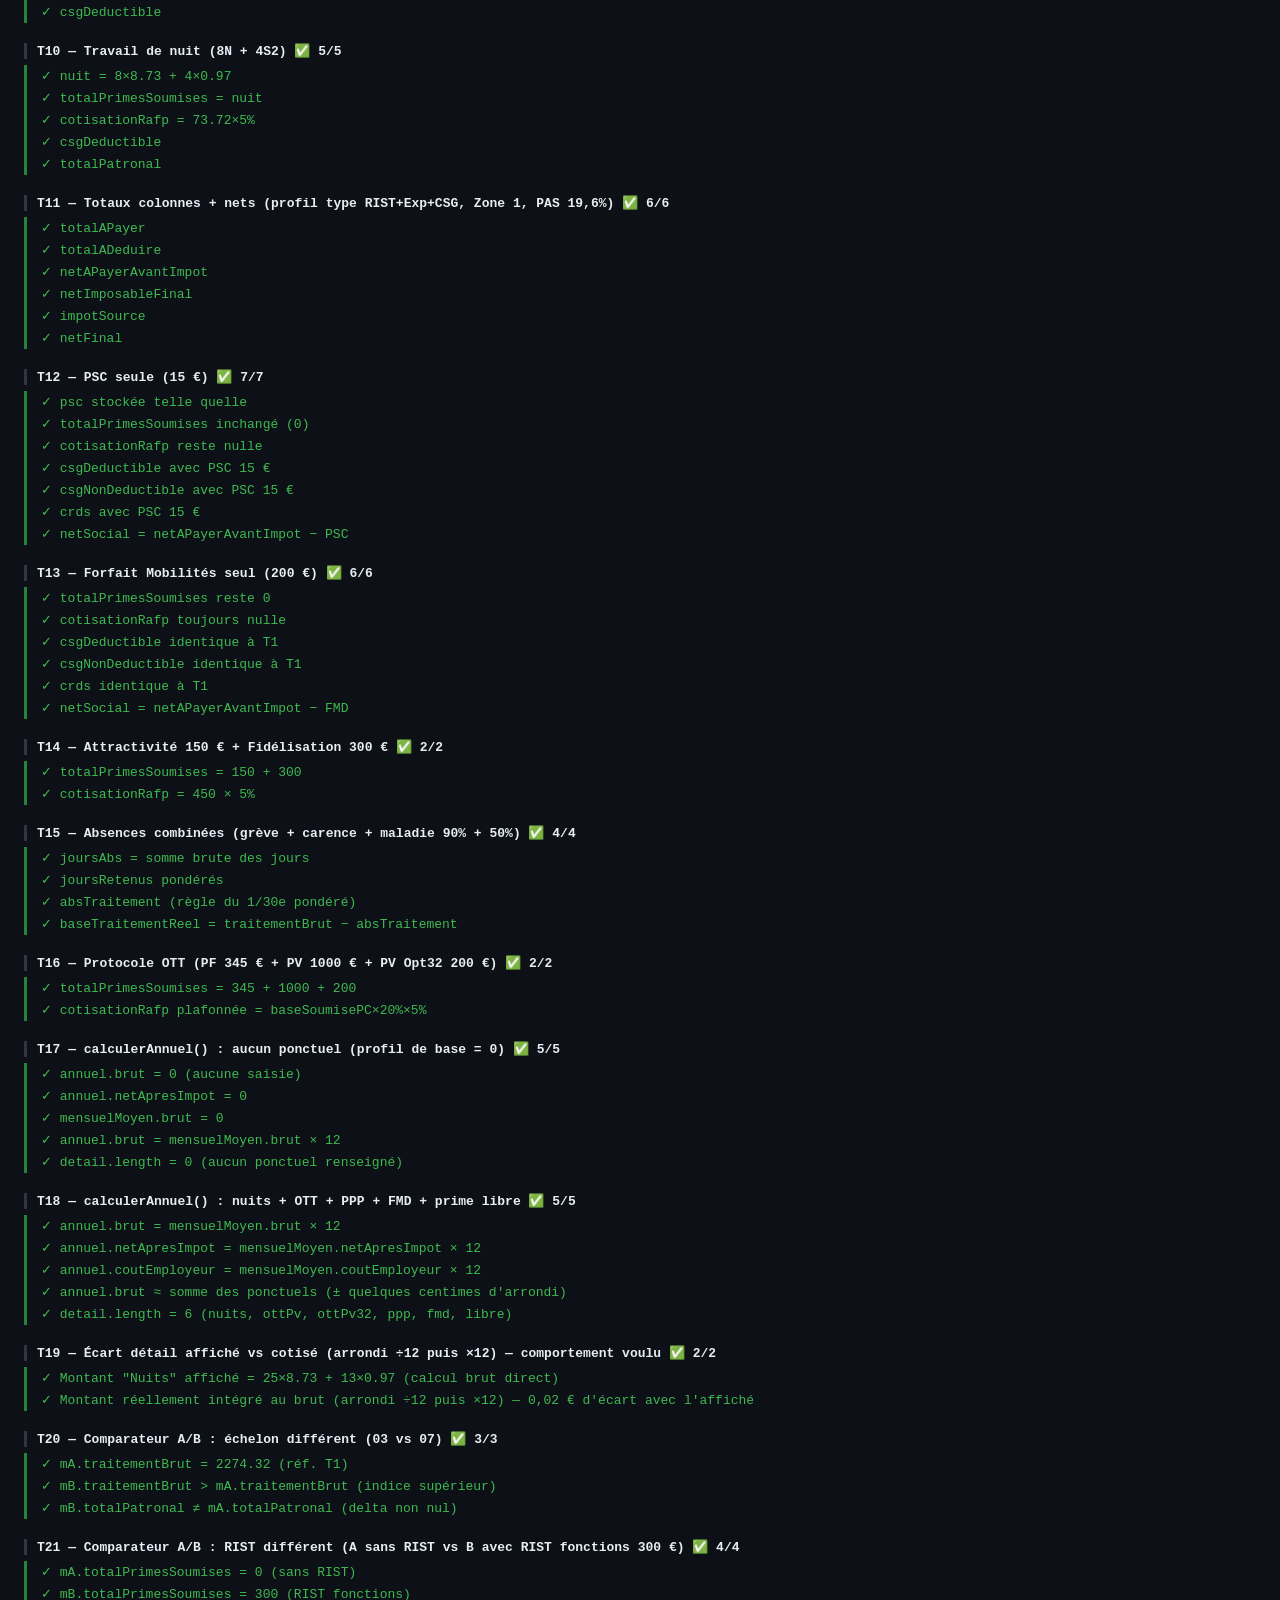
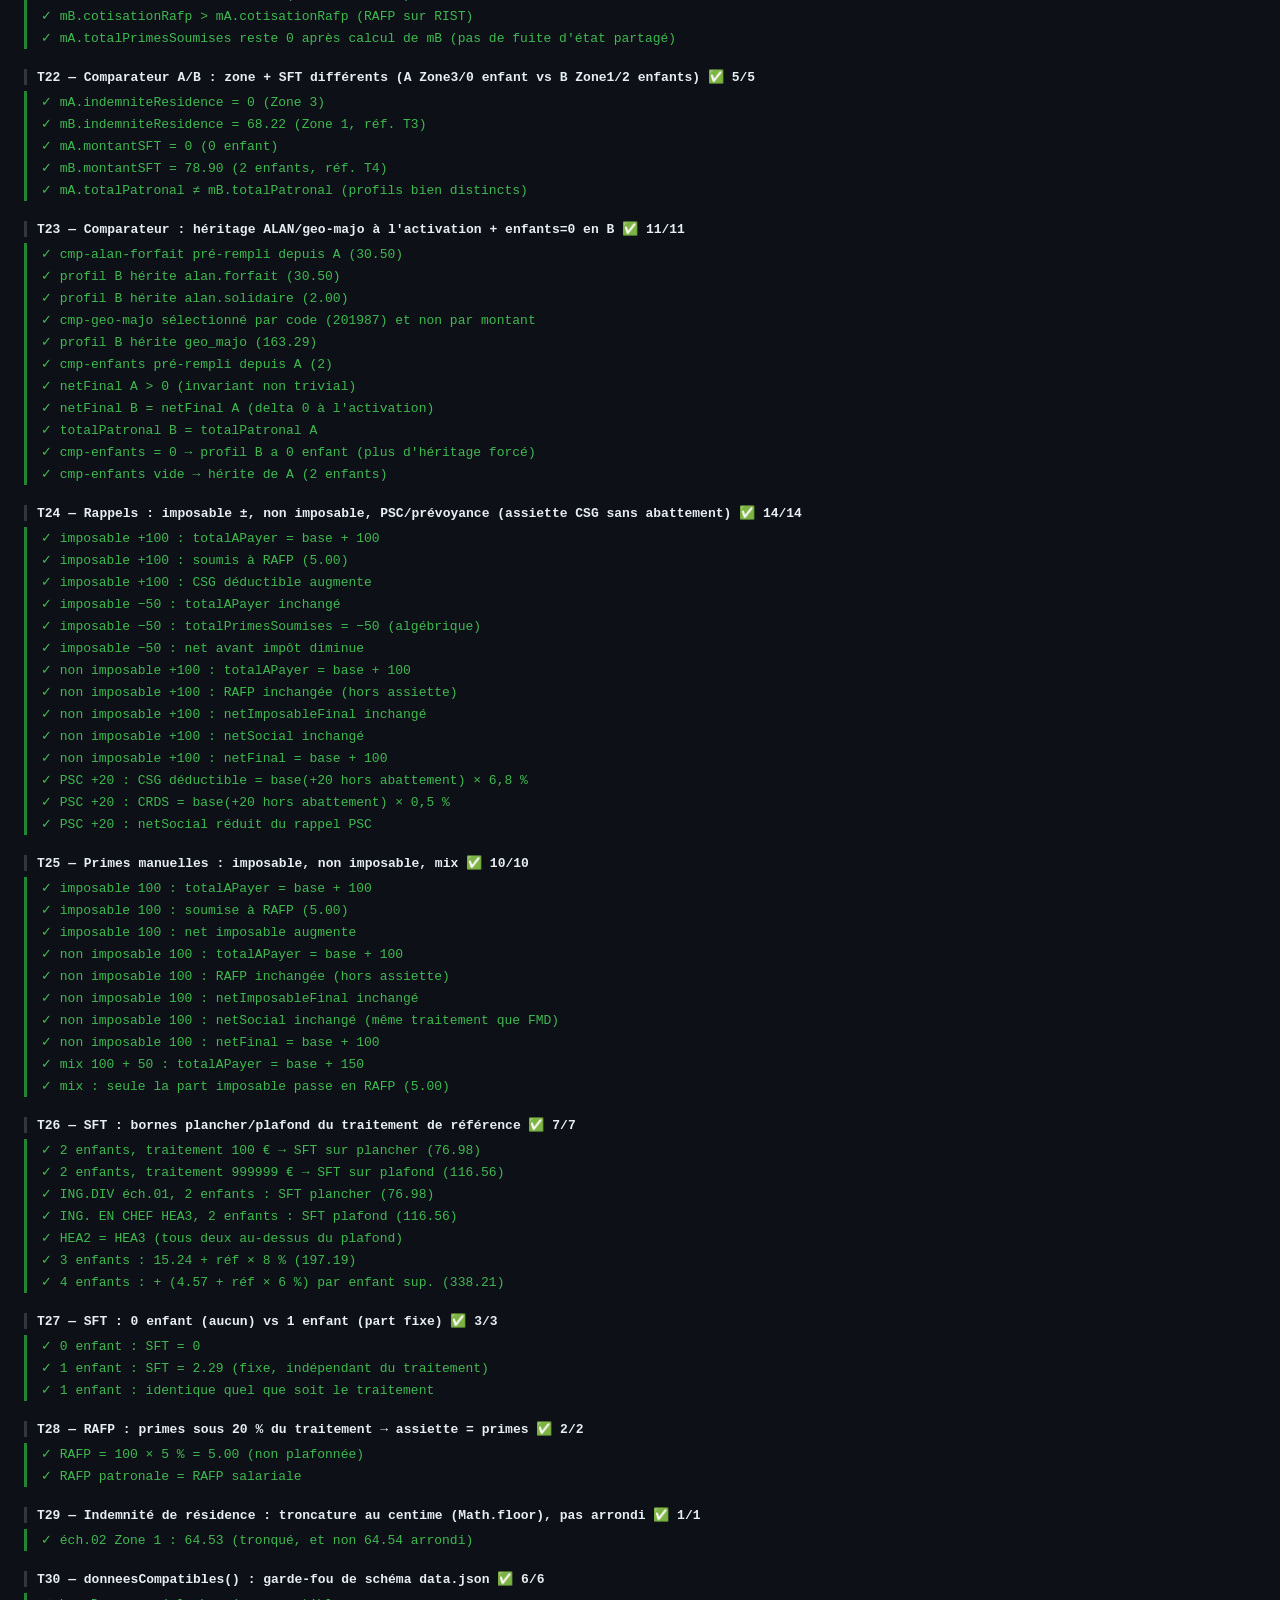
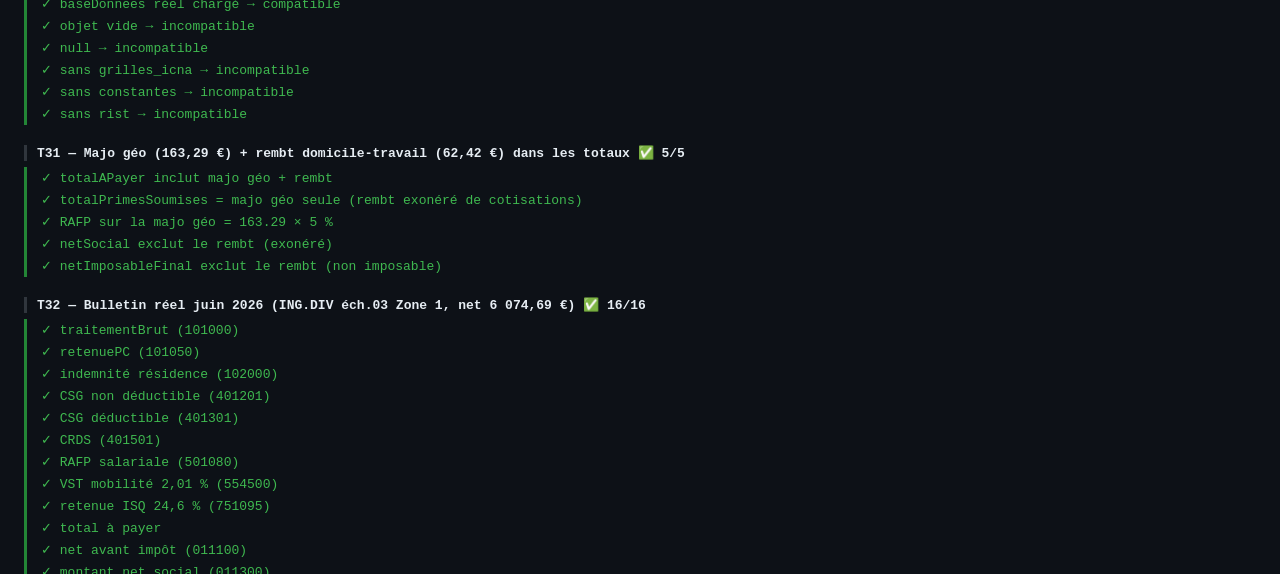
==== commit 46ea801c: "fix" ====
--- a/tests.html
+++ b/tests.html
@@ -208,7 +208,7 @@
           eq("csgNonDeductible", m.csgNonDeductible, 52.86);
           eq("crds", m.crds, 11.01);
           eq("montantSFT = 0 (0 enfant)", m.montantSFT, 0);
-          eq("totalPatronal", m.totalPatronal, 2282.28);
+          eq("totalPatronal", m.totalPatronal, 2282.5);
         });
 
         // ── T2 : NBI activée ───────────────────────────────────────────────────
@@ -221,7 +221,7 @@
           eq("csgDeductible augmente", m.csgDeductible, 167.87);
           eq("csgNonDeductible", m.csgNonDeductible, 59.25);
           eq("crds", m.crds, 12.34);
-          eq("totalPatronal", m.totalPatronal, 2553.97);
+          eq("totalPatronal", m.totalPatronal, 2554.23);
         });
 
         // ── T3 : Zone 1 (3%) ───────────────────────────────────────────────────
@@ -231,7 +231,7 @@
           eq("totalPrimesSoumises = résidence seule", m.totalPrimesSoumises, 68.22);
           eq("RAFP = min(68.22, baseSoumisePC × 20%) × 5%", m.cotisationRafp, 3.41);
           eq("csgDeductible", m.csgDeductible, 154.34);
-          eq("totalPatronal", m.totalPatronal, 2285.69);
+          eq("totalPatronal", m.totalPatronal, 2285.91);
         });
 
         // ── T4 : SFT 2 enfants ─────────────────────────────────────────────────
@@ -241,7 +241,7 @@
           eq("csgDeductible augmente (SFT inclus)", m.csgDeductible, 155.05);
           eq("csgNonDeductible", m.csgNonDeductible, 54.72);
           eq("crds", m.crds, 11.4);
-          eq("totalPatronal inchangé (SFT exonéré PC)", m.totalPatronal, 2282.28);
+          eq("totalPatronal inchangé (SFT exonéré PC)", m.totalPatronal, 2282.5);
         });
 
         // ── T5 : 5 jours de grève ─────────────────────────────────────────────
@@ -267,7 +267,7 @@
           eq("retenuePC recalculée sur base réelle", m.retenuePC, 210.37);
           eq("transfertPrimes réduit par absence", m.transfertPrimes, 27.02);
           eq("csgDeductible réduite", m.csgDeductible, 124.82);
-          eq("totalPatronal réduit", m.totalPatronal, 1901.91);
+          eq("totalPatronal réduit", m.totalPatronal, 1902.09);
         });
 
         // ── T6 : Maladie 90% ──────────────────────────────────────────────────
@@ -400,7 +400,7 @@
           eq("totalPrimesSoumises = nuit", m.totalPrimesSoumises, 73.72);
           eq("cotisationRafp = 73.72×5%", m.cotisationRafp, 3.69);
           eq("csgDeductible", m.csgDeductible, 154.71);
-          eq("totalPatronal", m.totalPatronal, 2285.97);
+          eq("totalPatronal", m.totalPatronal, 2286.19);
         });
 
         // ── T11 : Totaux et nets ──────────────────────────────────────────────────────
@@ -855,6 +855,84 @@
           eq("sans rist → incompatible", donneesCompatibles(sansRist) ? 1 : 0, 0);
         });
 
+        // ── T31 : Majo géo + rembt domicile-travail dans les totaux ─────────────
+        suite("T31 — Majo géo (163,29 €) + rembt domicile-travail (62,42 €) dans les totaux", () => {
+          // Bug corrigé (bulletin juin 2026) : les deux lignes étaient affichées
+          // mais absentes de totalAPayer → net à payer sous-évalué de 225,71 €.
+          const m0 = calculerMontants(profil());
+          const m = calculerMontants(profil({ primes: { ...profil().primes, geo_majo: 163.29, geo_majo_code: "201987", rembt_domicile: 62.42 } }));
+          eq("totalAPayer inclut majo géo + rembt", m.totalAPayer, m0.totalAPayer + 163.29 + 62.42);
+          eq("totalPrimesSoumises = majo géo seule (rembt exonéré de cotisations)", m.totalPrimesSoumises, 163.29);
+          eq("RAFP sur la majo géo = 163.29 × 5 %", m.cotisationRafp, 8.16);
+          eq("netSocial exclut le rembt (exonéré)", m.netSocial, m.netAPayerAvantImpot - 62.42);
+          eq("netImposableFinal exclut le rembt (non imposable)", m.netImposableFinal, m.netAPayerAvantImpot + m.csgNonDeductible + m.crds - 62.42);
+        });
+
+        // ── T32 : Non-régression — bulletin réel de juin 2026 ────────────────────
+        suite("T32 — Bulletin réel juin 2026 (ING.DIV éch.03 Zone 1, net 6 074,69 €)", () => {
+          // Reproduction ligne à ligne du bulletin de juin 2026 — verrouille les
+          // corrections majo géo / rembt / VST 2,01 % contre toute régression.
+          const m = calculerMontants({
+            grade: "ING.DIV. CONT.NAV.AE",
+            echelon: "03",
+            zone: "Zone 1",
+            taux_pas: 0.208,
+            points_nbi: 0,
+            enfants: 0,
+            evenements: {
+              nuits: 0,
+              soirees: 0,
+              jours_greve: 0,
+              jours_carence: 0,
+              jours_maladie_90: 0,
+              jours_maladie_50: 0,
+              prime_performance: 0,
+              ott_pf: 429.10,
+              ott_pv_globale: 0,
+              ott_pv_opt32: 0,
+            },
+            primes: {
+              forfait_mobilites: 0,
+              rist_fonctions: 1518.16,
+              rist_exper_prof: 454.72,
+              rist_lic_isq: 1976.11,
+              rist_cplt_lic_isq: 2281.78,
+              rist_maj_isq: 0,
+              geo_majo: 163.29,
+              geo_majo_code: "201987",
+              attractivite: 105.05,
+              rembt_domicile: 62.42,
+              fidelisation: 0,
+              inflation: 0,
+              ind_compensatrice_csg: 71.39,
+              psc: 0,
+            },
+            alan: {
+              forfait: 13.69,
+              solidaire: 22.82,
+              action_sociale: 0.18,
+              aide_retraites: 0.73,
+              employeur: 34.23,
+            },
+          });
+          eq("traitementBrut (101000)", m.traitementBrut, 2274.32);
+          eq("retenuePC (101050)", m.retenuePC, 252.45);
+          eq("indemnité résidence (102000)", m.indemniteResidence, 68.22);
+          eq("CSG non déductible (401201)", m.csgNonDeductible, 208.88);
+          eq("CSG déductible (401301)", m.csgDeductible, 591.83);
+          eq("CRDS (401501)", m.crds, 43.52);
+          eq("RAFP salariale (501080)", m.cotisationRafp, 22.74);
+          eq("VST mobilité 2,01 % (554500)", m.charges.patMobilite, 45.71);
+          eq("retenue ISQ 24,6 % (751095)", m.retenueIsq, 486.12);
+          eq("total à payer", m.totalAPayer, 9404.56);
+          eq("net avant impôt (011100)", m.netAPayerAvantImpot, 7729.18);
+          eq("montant net social (011300)", m.netSocial, 8152.88);
+          eq("montant imposable du mois", m.netImposableFinal, 7954.30);
+          eq("impôt à la source 20,80 % (558000)", m.impotSource, 1654.49);
+          eq("NET À PAYER", m.netFinal, 6074.69);
+          eq("coût total employeur", m.coutTotalEmployeur, 11711.61);
+        });
+
         // ── Rendu ─────────────────────────────────────────────────────────────
         afficherResultats();
       }
